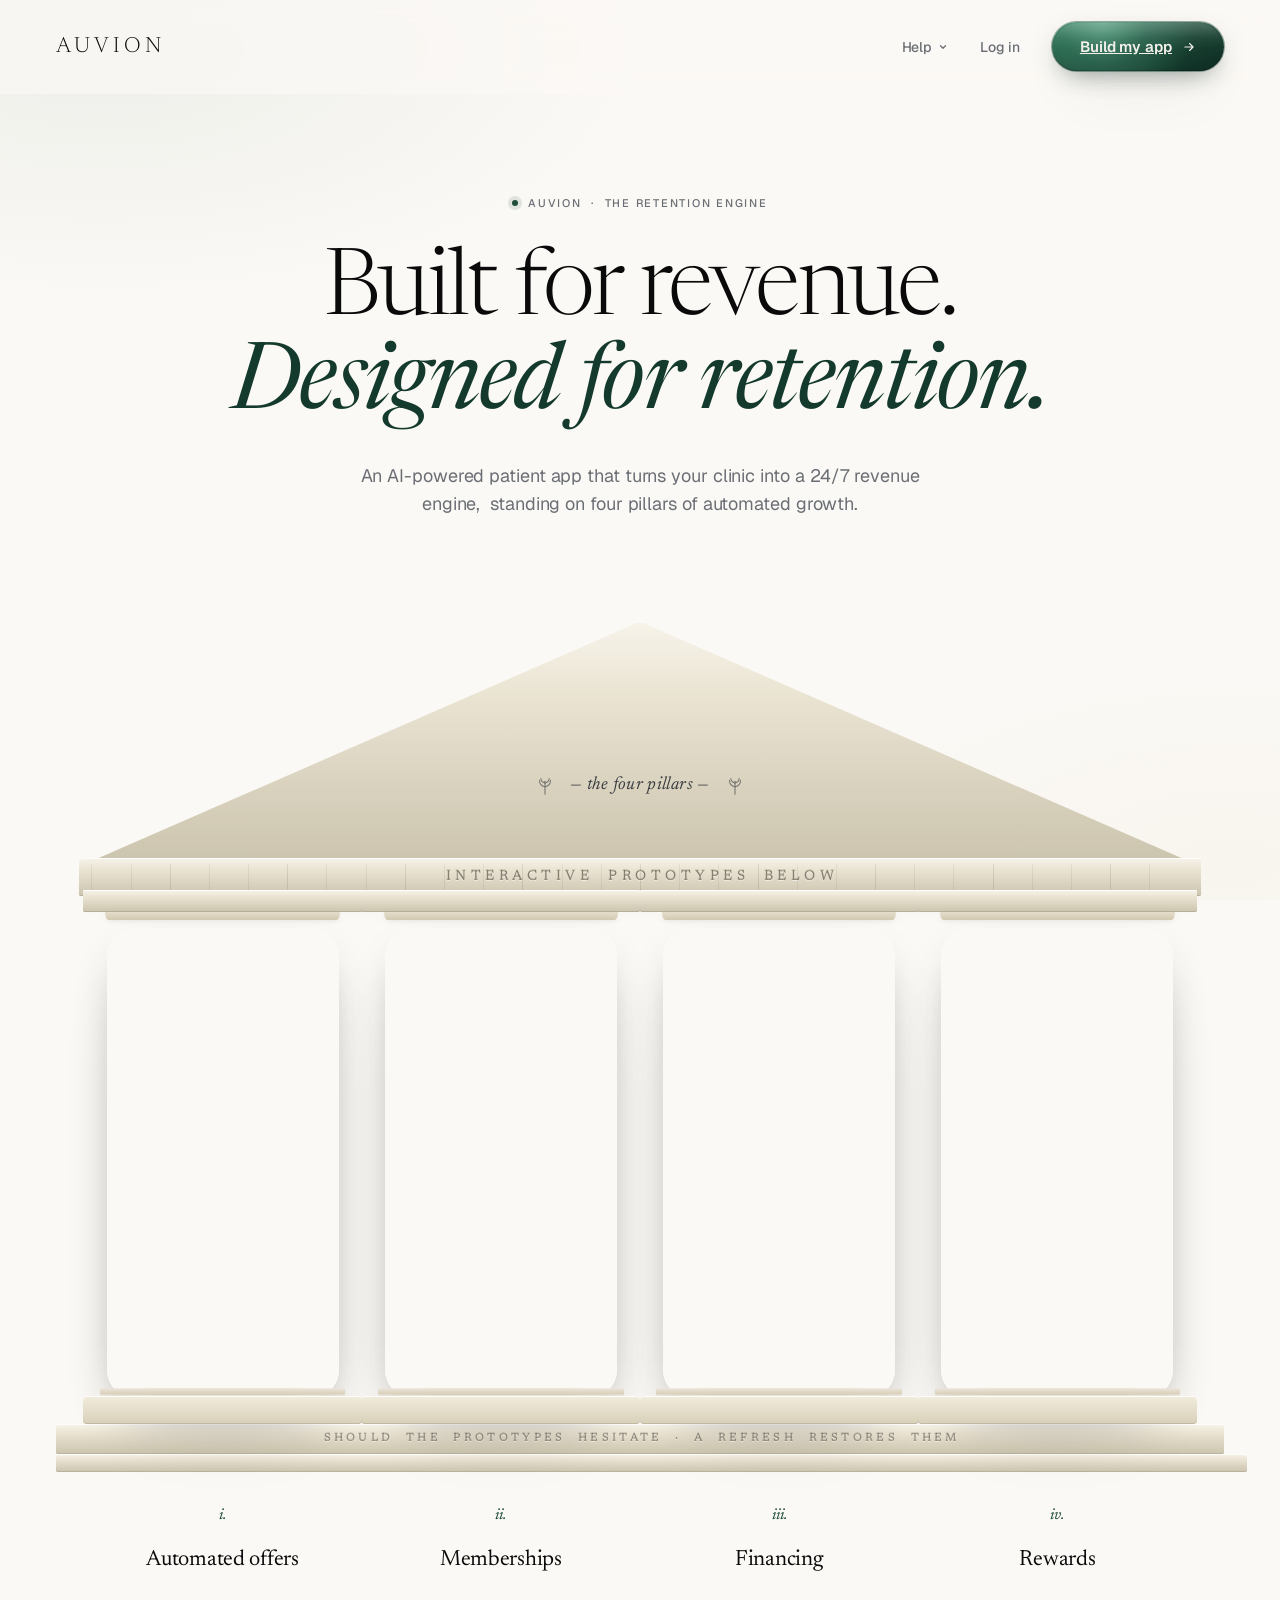
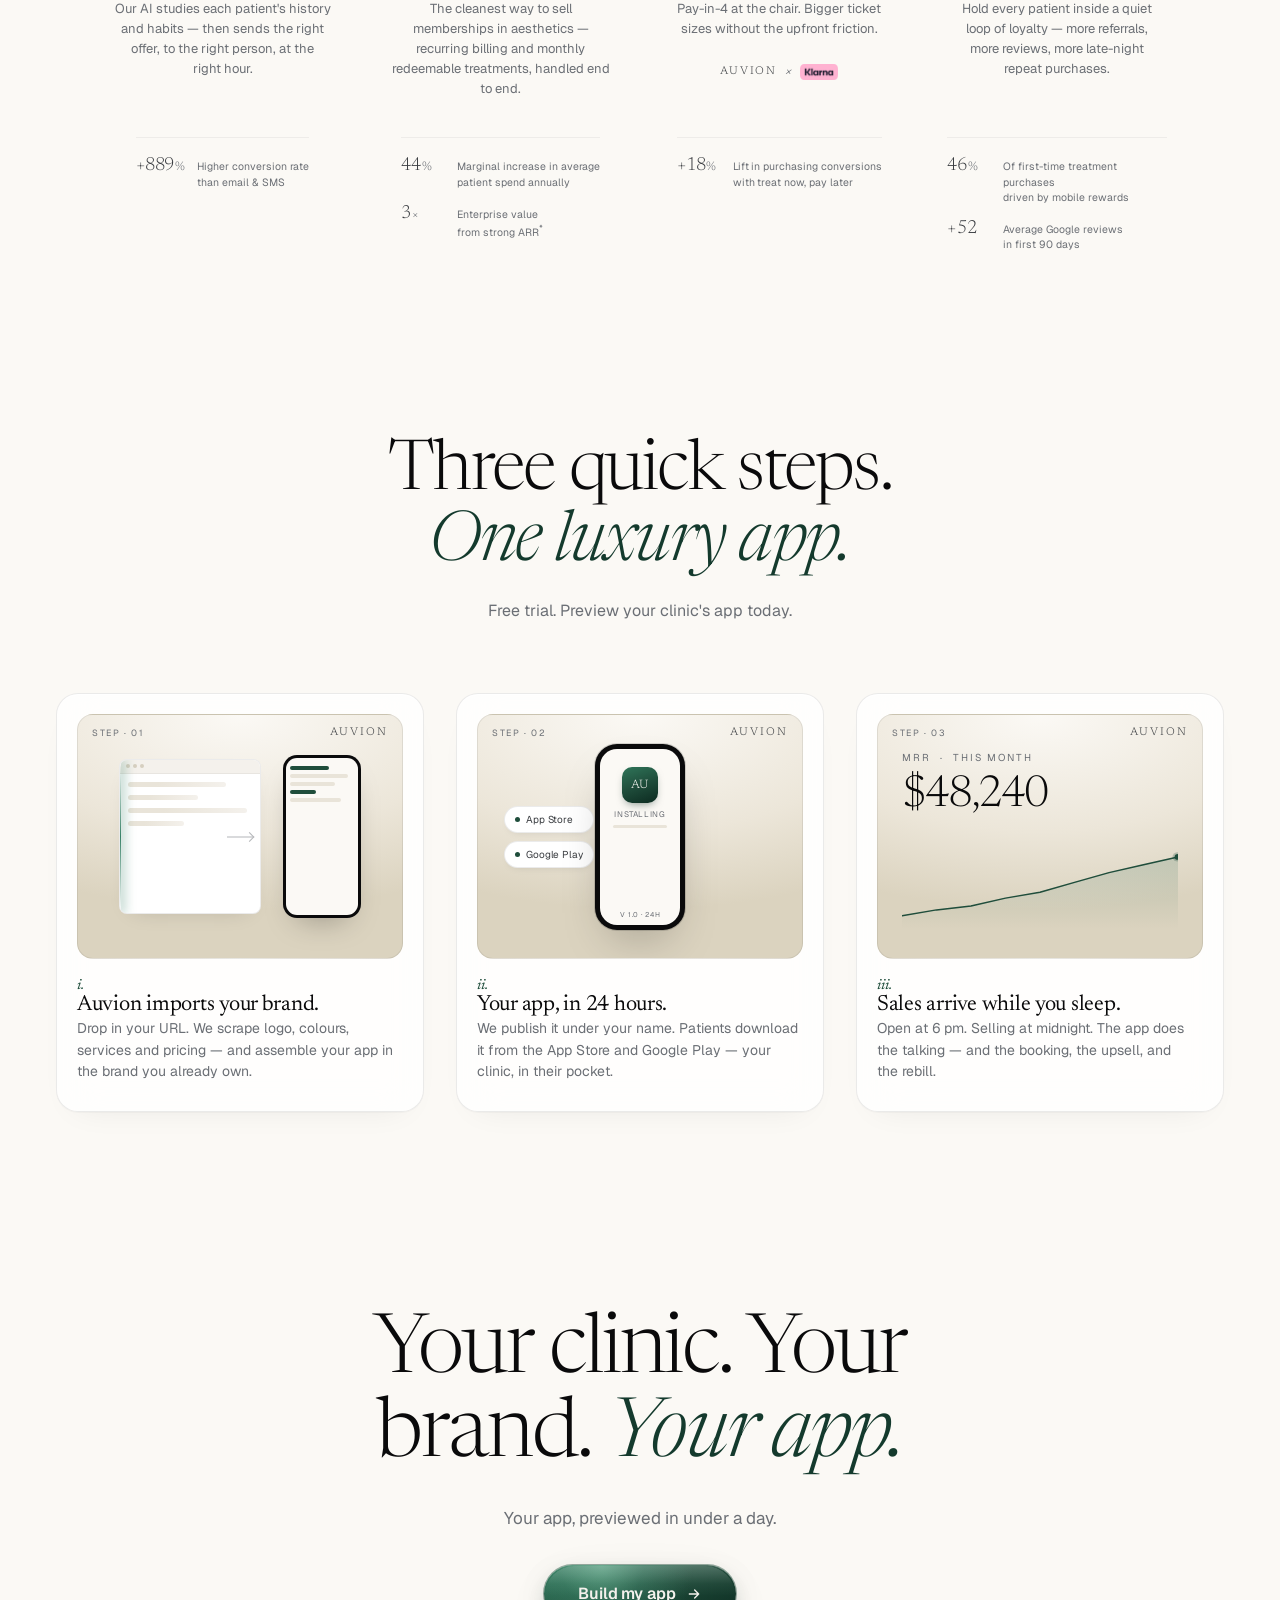
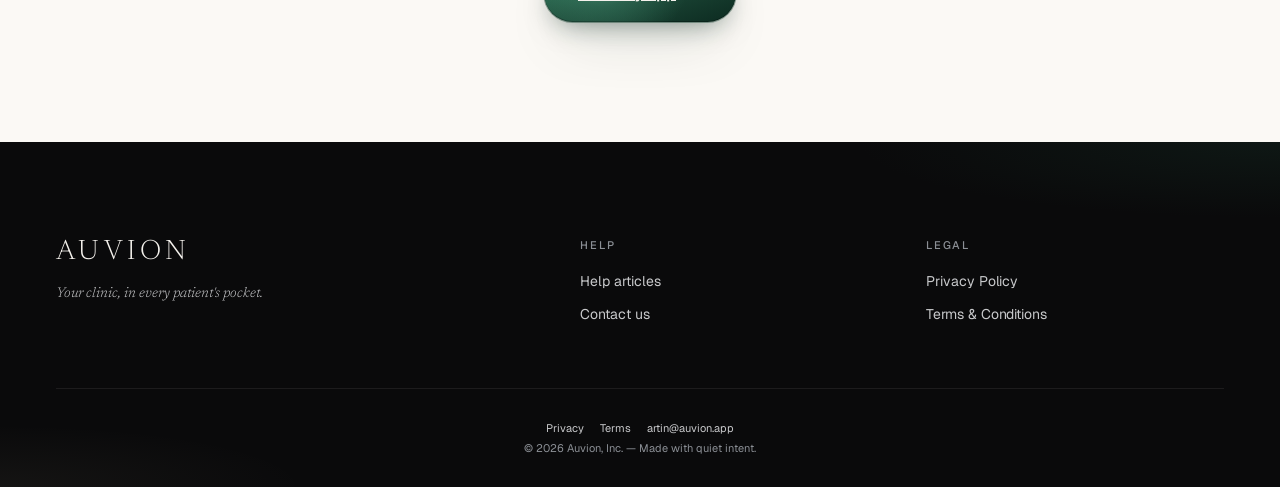
==== index.html @ 81414e51 "Initial commit: Auvion website" ====
<!doctype html>
<html lang="en">
<head>
  <meta charset="utf-8" />
  <meta name="viewport" content="width=device-width, initial-scale=1" />
  <title>Auvion — Your clinic, in every patient's pocket.</title>
  <link rel="stylesheet" href="assets/auvion.css" />
  <link rel="stylesheet" href="assets/site.css" />
  <link rel="stylesheet" href="assets/legal.css" />
</head>
<body>

<template id="__bundler_thumbnail" data-bg-color="#FBF9F5">
  <svg viewBox="0 0 1200 800" xmlns="http://www.w3.org/2000/svg">
    <rect width="1200" height="800" fill="#FBF9F5"/>
    <polygon points="600,250 860,420 340,420" fill="#E5DECC" stroke="#0A0A0B" stroke-opacity="0.15" stroke-width="3"/>
    <rect x="360" y="430" width="480" height="26" rx="3" fill="#ECE6D9" stroke="#0A0A0B" stroke-opacity="0.12" stroke-width="2"/>
    <g fill="#0A0A0B">
      <rect x="400" y="470" width="60" height="120" rx="10"/>
      <rect x="490" y="470" width="60" height="120" rx="10"/>
      <rect x="650" y="470" width="60" height="120" rx="10"/>
      <rect x="740" y="470" width="60" height="120" rx="10"/>
    </g>
    <rect x="370" y="592" width="460" height="20" rx="3" fill="#ECE6D9" stroke="#0A0A0B" stroke-opacity="0.12" stroke-width="2"/>
    <text x="600" y="180" text-anchor="middle" font-family="Georgia, serif" font-size="64" font-weight="300" letter-spacing="14" fill="#1F4D3B">AUVION</text>
  </svg>
</template>

<!-- =====================================================
     NAV
     ===================================================== -->
<header class="nav" id="nav">
  <div class="shell nav-inner">
    <a href="#" class="nav-logo">
      <span>AUVION</span>
    </a>
    <nav class="nav-right">
      <div class="has-menu">
        <a class="nav-link" href="https://intercom.help/patient-app-54dd6527d833/en/" target="_blank" rel="noopener" aria-haspopup="true">
          Help
          <svg class="chev" viewBox="0 0 12 12" fill="none" stroke="currentColor" stroke-width="1.5" stroke-linecap="round" stroke-linejoin="round" aria-hidden="true"><path d="M3 4.5 L6 7.5 L9 4.5"/></svg>
        </a>
        <div class="menu" role="menu">
          <a href="https://intercom.help/patient-app-54dd6527d833/en/" target="_blank" rel="noopener" role="menuitem">
            <svg viewBox="0 0 16 16" fill="none" stroke="currentColor" stroke-width="1.4" stroke-linecap="round" stroke-linejoin="round" aria-hidden="true">
              <path d="M3 3 H13 V13 H3 Z"/>
              <path d="M5.5 6 H10.5 M5.5 8.5 H9 M5.5 11 H8"/>
            </svg>
            <span>
              Help articles
              <span class="menu-meta">Guides, walkthroughs, FAQs</span>
            </span>
          </a>
          <a href="contact.html" role="menuitem">
            <svg viewBox="0 0 16 16" fill="none" stroke="currentColor" stroke-width="1.4" stroke-linecap="round" stroke-linejoin="round" aria-hidden="true">
              <path d="M2.5 4 H13.5 V12 H2.5 Z"/>
              <path d="M2.5 4 L8 8.5 L13.5 4"/>
            </svg>
            <span>
              Contact us
              <span class="menu-meta">artin@auvion.app</span>
            </span>
          </a>
        </div>
      </div>
      <a class="nav-link" href="https://admin.auvion.app" target="_blank" rel="noopener">Log in</a>
      <a class="auvion-cta" href="build.html">
        <span>Build my app</span>
        <svg width="14" height="14" viewBox="0 0 24 24" fill="none" stroke="currentColor" stroke-width="2" stroke-linecap="round" stroke-linejoin="round" aria-hidden="true">
          <path d="M5 12h14M13 6l6 6-6 6"/>
        </svg>
      </a>
    </nav>
  </div>
</header>

<!-- =====================================================
     HERO + TEMPLE
     ===================================================== -->
<section class="hero">
  <div class="shell">
    <div class="hero-eyebrow">
      <span class="dot"></span>
      <span class="eyebrow">Auvion &nbsp;·&nbsp; The retention engine</span>
    </div>
    <h1>
      Built for revenue. <br />
      <em>Designed for retention.</em>
    </h1>
    <p class="hero-sub">An AI-powered patient app that turns your clinic into a 24/7 revenue engine,  standing on four pillars of automated growth.</p>
  </div>
</section>

<section class="temple-wrap" id="pillars">
  <div class="shell">
    <div class="temple">

      <div class="temple-architecture">

      <!-- PEDIMENT (triangle, marble) -->
      <div class="pediment-row">
        <div class="pediment">
          <div class="marble marble-inner"></div>
          <div class="pediment-detail">
            <svg class="laurel" viewBox="0 0 24 24" fill="none" stroke="#3A3D41" stroke-width="1.2" stroke-linecap="round" stroke-linejoin="round" aria-hidden="true">
              <path d="M12 22 V8" />
              <path d="M12 14 C 8 13, 6 10, 6 7" />
              <path d="M12 14 C 16 13, 18 10, 18 7" />
              <path d="M12 10 C 9 9, 7.5 7, 7.5 5" />
              <path d="M12 10 C 15 9, 16.5 7, 16.5 5" />
            </svg>
            <span class="word">— the four pillars —</span>
            <svg class="laurel" viewBox="0 0 24 24" fill="none" stroke="#3A3D41" stroke-width="1.2" stroke-linecap="round" stroke-linejoin="round" aria-hidden="true" style="transform: scaleX(-1);">
              <path d="M12 22 V8" />
              <path d="M12 14 C 8 13, 6 10, 6 7" />
              <path d="M12 14 C 16 13, 18 10, 18 7" />
              <path d="M12 10 C 9 9, 7.5 7, 7.5 5" />
              <path d="M12 10 C 15 9, 16.5 7, 16.5 5" />
            </svg>
          </div>
        </div>
      </div>

      <!-- ARCHITRAVE (beam under pediment) -->
      <div class="architrave marble">
        <div class="architrave-triglyphs">
          <span></span><span></span><span></span><span></span><span></span><span></span><span></span>
          <span></span><span></span><span></span><span></span><span></span><span></span><span></span>
          <span></span><span></span><span></span><span></span><span></span><span></span><span></span>
          <span></span><span></span><span></span><span></span><span></span><span></span><span></span>
        </div>
        <div class="architrave-engraving">INTERACTIVE&nbsp;&nbsp;PROTOTYPES&nbsp;&nbsp;BELOW</div>
      </div>

      <!-- COLONNADE -->
      <div class="colonnade">

        <!-- COLUMN 1 — AUTOMATED OFFERS -->
        <div class="column">
          <div class="capital marble"></div>
          <div class="phone phone--bare">
            <div class="screen has-embed">
              <iframe class="proto-embed" style="border: none; background: transparent;" loading="lazy" data-src="https://embed.figma.com/proto/oZVkBlKMUWQE8HmZutJzA3/Auvion---all-pages?node-id=5-1562&starting-point-node-id=5:1562&scaling=scale-down-width&content-scaling=fixed&hide-ui=1&embed-host=share" allowfullscreen></iframe>
            </div>
          </div>
          <div class="base marble"></div>
        </div>

        <!-- COLUMN 2 — MEMBERSHIPS -->
        <div class="column">
          <div class="capital marble"></div>
          <div class="phone phone--bare">
            <div class="screen has-embed">
              <iframe class="proto-embed" style="border: none; background: transparent;" loading="lazy" data-src="https://embed.figma.com/proto/oZVkBlKMUWQE8HmZutJzA3/Auvion---all-pages?node-id=6-3667&starting-point-node-id=6:3667&scaling=scale-down-width&content-scaling=fixed&hide-ui=1&embed-host=share" allowfullscreen></iframe>
            </div>
          </div>
          <div class="base marble"></div>
        </div>

        <!-- COLUMN 3 — FINANCING -->
        <div class="column">
          <div class="capital marble"></div>
          <div class="phone phone--bare">
            <div class="screen has-embed">
              <iframe class="proto-embed" style="border: none; background: transparent;" loading="lazy" data-src="https://embed.figma.com/proto/oZVkBlKMUWQE8HmZutJzA3/Auvion---all-pages?node-id=6-2626&scaling=scale-down-width&content-scaling=fixed&page-id=0%3A1&starting-point-node-id=6%3A2626&hide-ui=1&embed-host=share" allowfullscreen></iframe>
            </div>
          </div>
          <div class="base marble"></div>
        </div>

        <!-- COLUMN 4 — REWARDS -->
        <div class="column">
          <div class="capital marble"></div>
          <div class="phone phone--bare">
            <div class="screen has-embed">
              <iframe class="proto-embed" style="border: none; background: transparent;" loading="lazy" data-src="https://embed.figma.com/proto/oZVkBlKMUWQE8HmZutJzA3/Auvion---all-pages?node-id=6-3256&starting-point-node-id=6:3256&scaling=scale-down-width&content-scaling=fixed&hide-ui=1&embed-host=share" allowfullscreen></iframe>
            </div>
          </div>
          <div class="base marble"></div>
        </div>

      </div>

      <!-- STYLOBATE + STEREOBATE -->
      <div class="stylobate marble">
        <div class="stylobate-engraving">SHOULD&nbsp;&nbsp;THE&nbsp;&nbsp;PROTOTYPES&nbsp;&nbsp;HESITATE&nbsp;&nbsp;·&nbsp;&nbsp;A&nbsp;&nbsp;REFRESH&nbsp;&nbsp;RESTORES&nbsp;&nbsp;THEM</div>
      </div>
      <div class="stereobate marble"></div>

      </div><!-- /.temple-architecture -->

      <!-- LABELS UNDER THE TEMPLE -->
      <div class="pillar-labels">
        <div class="pl">
          <div class="num">i.</div>
          <div class="name">Automated offers</div>
          <div class="blurb">Our AI studies each patient's history and habits — then sends the right offer, to the right person, at the right hour.</div>
          <ul class="pl-stats">
            <li><span class="pl-fig">+889<i>%</i></span><span class="pl-cap">Higher conversion rate<br/>than email &amp; SMS</span></li>
          </ul>
        </div>
        <div class="pl">
          <div class="num">ii.</div>
          <div class="name">Memberships</div>
          <div class="blurb">The cleanest way to sell memberships in aesthetics — recurring billing and monthly redeemable treatments, handled end to end.</div>
          <ul class="pl-stats">
            <li><span class="pl-fig">44<i>%</i></span><span class="pl-cap">Marginal increase in average<br/>patient spend annually</span></li>
            <li><span class="pl-fig">3<i>×</i></span><span class="pl-cap">Enterprise value<br/>from strong ARR<sup>*</sup></span></li>
          </ul>
        </div>
        <div class="pl">
          <div class="num">iii.</div>
          <div class="name">Financing</div>
          <div class="blurb">
            Pay-in-4 at the chair. Bigger ticket sizes without the upfront friction.
            <div class="pl-partner">
              <span class="pl-partner-eyebrow">Auvion</span>
              <span class="pl-partner-x">×</span>
              <img src="assets/klarna-badge.png" alt="Klarna" />
            </div>
          </div>
          <ul class="pl-stats">
            <li><span class="pl-fig">+18<i>%</i></span><span class="pl-cap">Lift in purchasing conversions<br/>with treat now, pay later</span></li>
          </ul>
        </div>
        <div class="pl">
          <div class="num">iv.</div>
          <div class="name">Rewards</div>
          <div class="blurb">Hold every patient inside a quiet loop of loyalty — more referrals, more reviews, more late-night repeat purchases.</div>
          <ul class="pl-stats">
            <li><span class="pl-fig">46<i>%</i></span><span class="pl-cap">Of first-time treatment purchases<br/>driven by mobile rewards</span></li>
            <li><span class="pl-fig">+52</span><span class="pl-cap">Average Google reviews<br/>in first 90 days</span></li>
          </ul>
        </div>
      </div>

    </div>
  </div>
</section>

<!-- =====================================================
     3 EASY STEPS — animated, Auvion-branded
     ===================================================== -->
<section class="steps" id="steps">
  <div class="shell">
    <div class="steps-head">
      <h2>Three quick steps. <em>One luxury app.</em></h2>
      <p class="sub">Free trial. Preview your clinic's app today.</p>
    </div>

    <div class="steps-grid">

      <!-- STEP 1 -->
      <div class="step-card">
        <div class="step-frame">
          <span class="frame-eyebrow">Step · 01</span>
          <span class="frame-mark">AUVION</span>
          <div class="s1">
            <div class="s1-site">
              <div class="url"><i></i><i></i><i></i></div>
              <div class="ll w70"></div>
              <div class="ll w50"></div>
              <div class="ll w85"></div>
              <div class="ll w40"></div>
              <div class="s1-laser"></div>
            </div>
            <div class="s1-arrow"></div>
            <div class="s1-phone">
              <div class="pscreen">
                <div class="pbar full" style="width:60%;"></div>
                <div class="pbar" style="width:90%;"></div>
                <div class="pbar" style="width:70%;"></div>
                <div class="pbar full" style="width:40%;"></div>
                <div class="pbar" style="width:80%;"></div>
              </div>
            </div>
          </div>
        </div>
        <div>
          <div class="step-num">i.</div>
          <h3 class="step-title">Auvion imports your brand.</h3>
          <p class="step-body">Drop in your URL. We scrape logo, colours, services and pricing — and assemble your app in the brand you already own.</p>
        </div>
      </div>

      <!-- STEP 2 -->
      <div class="step-card">
        <div class="step-frame">
          <span class="frame-eyebrow">Step · 02</span>
          <span class="frame-mark">AUVION</span>
          <div class="s2">
            <div class="s2-stores">
              <div class="s2-store"><span class="ddot"></span><span>App Store</span></div>
              <div class="s2-store"><span class="ddot"></span><span>Google Play</span></div>
            </div>
            <div class="s2-phone">
              <div class="scr2">
                <div class="ic"></div>
                <div class="lbl">Installing</div>
                <div class="prog"></div>
                <div class="lbl" style="margin-top:auto; font-size:7px;">v 1.0 · 24h</div>
              </div>
            </div>
          </div>
        </div>
        <div>
          <div class="step-num">ii.</div>
          <h3 class="step-title">Your app, in 24 hours.</h3>
          <p class="step-body">We publish it under your name. Patients download it from the App Store and Google Play — your clinic, in their pocket.</p>
        </div>
      </div>

      <!-- STEP 3 -->
      <div class="step-card">
        <div class="step-frame">
          <span class="frame-eyebrow">Step · 03</span>
          <span class="frame-mark">AUVION</span>
          <div class="s3">
            <span class="s3-eyebrow">MRR &nbsp;·&nbsp; This month</span>
            <div class="s3-figure">$48,240</div>
            <div class="s3-spark">
              <svg viewBox="0 0 240 80" preserveAspectRatio="none">
                <defs>
                  <linearGradient id="sparkfill" x1="0" y1="0" x2="0" y2="1">
                    <stop offset="0%" stop-color="#2A6750" stop-opacity="0.18"/>
                    <stop offset="100%" stop-color="#2A6750" stop-opacity="0"/>
                  </linearGradient>
                </defs>
                <path d="M0 66 L30 60 L60 56 L90 48 L120 42 L150 32 L180 22 L210 14 L240 6 L240 80 L0 80 Z"
                      fill="url(#sparkfill)"/>
                <path d="M0 66 L30 60 L60 56 L90 48 L120 42 L150 32 L180 22 L210 14 L240 6"
                      fill="none" stroke="#1F4D3B" stroke-width="1.5" stroke-linecap="round" stroke-linejoin="round"/>
                <circle cx="240" cy="6" r="3" fill="#1F4D3B"/>
                <circle cx="240" cy="6" r="6" fill="#1F4D3B" opacity="0.18">
                  <animate attributeName="r" values="4;9;4" dur="2.4s" repeatCount="indefinite"/>
                  <animate attributeName="opacity" values="0.30;0;0.30" dur="2.4s" repeatCount="indefinite"/>
                </circle>
              </svg>
            </div>
          </div>
        </div>
        <div>
          <div class="step-num">iii.</div>
          <h3 class="step-title">Sales arrive while you sleep.</h3>
          <p class="step-body">Open at 6&thinsp;pm. Selling at midnight. The app does the talking — and the booking, the upsell, and the rebill.</p>
        </div>
      </div>

    </div>
  </div>
</section>

<!-- =====================================================
     FINAL CTA
     ===================================================== -->
<section class="final-cta">
  <div class="shell">
    <h2>Your clinic. Your brand. <em>Your app.</em></h2>
    <p class="sub">Your app, previewed in under a day.</p>
    <a class="auvion-cta lg" href="build.html">
      <span>Build my app</span>
      <svg width="16" height="16" viewBox="0 0 24 24" fill="none" stroke="currentColor" stroke-width="2" stroke-linecap="round" stroke-linejoin="round" aria-hidden="true">
        <path d="M5 12h14M13 6l6 6-6 6"/>
      </svg>
    </a>
  </div>
</section>

<!-- =====================================================
     FOOTER + LEGAL
     ===================================================== -->
<footer class="footer">
  <div class="shell">
    <div class="footer-grid">
      <div>
        <div class="footer-brand">AUVION</div>
        <p class="footer-tag">Your clinic, in every patient's pocket.</p>
      </div>
      <div class="footer-col">
        <h4>Help</h4>
        <ul>
          <li><a href="https://intercom.help/patient-app-54dd6527d833/en/" target="_blank" rel="noopener">Help articles</a></li>
          <li><a href="contact.html">Contact us</a></li>
        </ul>
      </div>
      <div class="footer-col">
        <h4>Legal</h4>
        <ul>
          <li><a href="privacy.html">Privacy Policy</a></li>
          <li><a href="terms.html">Terms &amp; Conditions</a></li>
        </ul>
      </div>
    </div>

    <div class="legal">
      <div class="legal-right">
        <div class="links">
          <a href="privacy.html">Privacy</a>
          <a href="terms.html">Terms</a>
          <a href="mailto:artin@auvion.app">artin@auvion.app</a>
        </div>
        <div>© 2026 Auvion, Inc. — Made with quiet intent.</div>
      </div>
    </div>
  </div>
</footer>

<script>
  // Sticky-nav border on scroll
  const nav = document.getElementById('nav');
  const onScroll = () => nav.classList.toggle('is-scrolled', window.scrollY > 8);
  onScroll();
  window.addEventListener('scroll', onScroll, { passive: true });

  // CTA — emerald sheen tracks cursor
  for (const btn of document.querySelectorAll('.auvion-cta')) {
    btn.addEventListener('pointermove', (e) => {
      const r = btn.getBoundingClientRect();
      btn.style.setProperty('--mx', ((e.clientX - r.left) / r.width * 100) + '%');
      btn.style.setProperty('--my', ((e.clientY - r.top) / r.height * 100) + '%');
    });
    btn.addEventListener('pointerleave', () => {
      btn.style.setProperty('--mx', '30%');
      btn.style.setProperty('--my', '0%');
    });
  }

  // Figma proto embeds — load ONE AT A TIME so we don't overwhelm the
  // browser's per-host connection cap (or Figma's embed runtime) by booting
  // four heavy WebGL apps at once. Each iframe starts only after the previous
  // one fires `load` (or a timeout fallback), and stalled ones auto-retry.
  (function () {
    const embeds = Array.from(document.querySelectorAll('iframe.proto-embed[data-src]'));
    if (!embeds.length) return;

    const STALL_MS = 14000;   // give up waiting and move on after this
    const RETRY_MS = 9000;    // if an iframe never fires load, reload it once

    function loadOne(i) {
      if (i >= embeds.length) return;
      const frame = embeds[i];
      let advanced = false;
      const next = () => { if (!advanced) { advanced = true; loadOne(i + 1); } };

      let retried = false;
      const watchdog = setTimeout(() => {
        // stalled — kick the next one off, and try reloading this frame once
        next();
        if (!retried) {
          retried = true;
          const src = frame.getAttribute('src');
          if (src) { frame.removeAttribute('src'); frame.offsetHeight; frame.src = src; }
        }
      }, RETRY_MS);

      frame.addEventListener('load', () => {
        clearTimeout(watchdog);
        // small breather between heavy embeds
        setTimeout(next, 350);
      });

      // hard ceiling in case load never fires at all
      setTimeout(next, STALL_MS);

      frame.src = frame.getAttribute('data-src');
    }

    // only begin once the colonnade is near the viewport
    const start = () => loadOne(0);
    if ('IntersectionObserver' in window) {
      const io = new IntersectionObserver((entries, obs) => {
        if (entries.some(e => e.isIntersecting)) { obs.disconnect(); start(); }
      }, { rootMargin: '300px' });
      io.observe(embeds[0].closest('.colonnade') || embeds[0]);
    } else {
      start();
    }
  })();
</script>

</body>
</html>
---- assets/auvion.css ----
/* =====================================================================
   AUVION — Colors & Type  (v3 · Light · Bone-primary)
   Marketing site + SaaS intro video. Default surface is warm off-white
   bone with restrained emerald accent. Champagne is a secondary metallic.
   Luxury · airy · glassy · fintech.
   Source of truth: Auvion_Brand_Concept_Spec.md
   ===================================================================== */

/* ---- Fonts (Google Fonts substitutions; flag for production) ------- */
/* Newsreader  → substitution for GT Sectra / Tiempos Headline / Editorial New */
/* Geist       → substitution for Söhne / Inter Display / Neue Haas Grotesk    */
@import url("https://fonts.googleapis.com/css2?family=Newsreader:ital,opsz,wght@0,6..72,300;0,6..72,400;0,6..72,500;0,6..72,600;1,6..72,300;1,6..72,400&family=Geist:wght@300;400;500;600;700&family=Geist+Mono:wght@400;500&display=swap");

:root {
  /* ===============================================================
     CORE PALETTE — per Brand Concept Spec §10
     Bone is primary surface. Emerald is the accent. Champagne is
     secondary metallic for premium tier mentions only. Onyx is
     used only for type and a few inverse moments.
     =============================================================== */
  --bone:       #F4F1EC;   /* Primary — backgrounds, surfaces */
  --onyx:       #0A0A0B;   /* Type, inverse moments */
  --emerald:    #1F4D3B;   /* Lead accent — CTAs, links, brand moments */
  --chrome:     #C8C9CB;   /* Borders, dividers, secondary UI */
  --graphite:   #2A2C2F;   /* Type on bone (alternate), inverse surfaces */
  --champagne:  #D9C9A8;   /* Reserved metallic — premium tier mention */

  /* ===============================================================
     BONE SCALE — the warm white axis. Site bg defaults to bone-50.
     =============================================================== */
  --bone-50:   #FBF9F5;     /* page bg — slightly cooler than bone */
  --bone-75:   #F8F5EE;
  --bone-100:  #F4F1EC;     /* primary bone — surfaces */
  --bone-150:  #EFEBE2;
  --bone-200:  #E9E4D9;     /* elevated surface */
  --bone-300:  #D6CFC0;     /* hairline */
  --bone-400:  #B0A892;
  --bone-500:  #837C68;

  /* Pure white surface (cards float ABOVE bone) */
  --paper:     #FFFFFF;
  --paper-translucent: rgba(255, 255, 255, 0.6);

  /* ===============================================================
     EMERALD SCALE — derived from #1F4D3B
     =============================================================== */
  --emerald-1000: #061812;
  --emerald-900:  #0C2A20;
  --emerald-800:  #143A2D;
  --emerald-700:  #1F4D3B;   /* primary emerald — CTAs */
  --emerald-600:  #2A6750;
  --emerald-500:  #388268;
  --emerald-400:  #4FA383;
  --emerald-300:  #82C6AB;
  --emerald-200:  #B5DECC;
  --emerald-100:  #DCEEE5;
  --emerald-50:   #EEF7F1;

  /* ===============================================================
     ONYX SCALE — used as type on bone, never as page bg
     =============================================================== */
  --onyx-1000: #050506;
  --onyx-950:  #0A0A0B;    /* primary text */
  --onyx-900:  #111114;
  --onyx-850:  #16171A;
  --onyx-800:  #1C1D20;
  --onyx-750:  #232428;
  --onyx-700:  #2A2C2F;    /* = graphite */
  --onyx-600:  #3A3D41;
  --onyx-500:  #4F5358;    /* secondary text */
  --onyx-400:  #6B6F75;    /* tertiary text */
  --onyx-300:  #8B8F95;    /* placeholder */
  --onyx-200:  #ABAFB4;
  --onyx-100:  #C8C9CB;    /* = chrome */

  /* ===============================================================
     CHAMPAGNE SCALE — secondary metallic
     =============================================================== */
  --champagne-700: #8C7848;
  --champagne-500: #BFA77C;
  --champagne-400: #D9C9A8;   /* primary highlight */
  --champagne-300: #E7DCC2;
  --champagne-100: #F4ECDB;

  /* ===============================================================
     CHROME — neutral mid-greys
     =============================================================== */
  --chrome-strong: #C8C9CB;
  --chrome-mid:    #9CA0A4;
  --chrome-soft:   #6F7378;

  /* ===============================================================
     SEMANTIC STATUS — restrained
     =============================================================== */
  --success:    #2A6750;
  --success-bg: rgba(56, 130, 104, 0.10);
  --warning:    #B07A1F;
  --warning-bg: rgba(176, 122, 31, 0.10);
  --danger:     #A93A2D;
  --danger-bg:  rgba(169, 58, 45, 0.10);

  /* ===============================================================
     SURFACE TOKENS — light-mode semantic aliases
     =============================================================== */
  --bg-page:        var(--bone-50);
  --bg-surface:     var(--bone-100);
  --bg-elevated:    var(--paper);
  --bg-inset:       var(--bone-200);

  /* Glass surfaces — defined for bone primary surface */
  --glass-bone:     rgba(255, 255, 255, 0.62);
  --glass-bone-hi:  rgba(255, 255, 255, 0.78);
  --glass-emerald:  rgba(238, 247, 241, 0.72);
  --glass-onyx:     rgba(22, 23, 26, 0.62);

  /* Borders — onyx at hairline opacities on bone */
  --border-subtle:  rgba(10, 10, 11, 0.05);
  --border-default: rgba(10, 10, 11, 0.08);
  --border-strong:  rgba(10, 10, 11, 0.14);
  --border-emerald: rgba(31, 77, 59, 0.22);
  --border-champagne: rgba(140, 120, 72, 0.24);

  /* Text on bone (DEFAULT) */
  --fg-1: #0A0A0B;          /* primary type */
  --fg-2: #3A3D41;          /* secondary type */
  --fg-3: #6B6F75;          /* tertiary type / captions */
  --fg-4: #8B8F95;          /* placeholder / disabled */
  --fg-emerald: #1F4D3B;    /* link / accent type */

  /* Text on onyx (inverse moments only) */
  --fg-on-onyx-1: #F4F1EC;
  --fg-on-onyx-2: #C8C9CB;
  --fg-on-onyx-3: #8B8F95;

  /* Brand aliases */
  --brand-primary:   var(--bone-100);
  --brand-accent:    var(--emerald-700);
  --brand-highlight: var(--champagne-400);

  /* ===============================================================
     TYPE — families
     =============================================================== */
  --font-display: "Newsreader", "GT Sectra", "Tiempos Headline", ui-serif, Georgia, serif;
  --font-body:    "Geist", "Söhne", "Inter Display", "Neue Haas Grotesk", ui-sans-serif, system-ui, -apple-system, sans-serif;
  --font-mono:    "Geist Mono", ui-monospace, "SF Mono", Menlo, monospace;

  /* Type scale — editorial */
  --t-display-xl:  120px;
  --t-display-lg:  88px;
  --t-display-md:  64px;
  --t-display-sm:  48px;
  --t-h1:          40px;
  --t-h2:          28px;
  --t-h3:          22px;
  --t-h4:          17px;
  --t-body-lg:     19px;
  --t-body:        16px;
  --t-body-sm:     14px;
  --t-caption:     13px;
  --t-eyebrow:     11px;

  /* Line heights */
  --lh-display: 1.02;
  --lh-heading: 1.12;
  --lh-body:    1.55;
  --lh-tight:   1.3;

  /* Tracking */
  --track-display: -0.025em;
  --track-display-italic: -0.015em;
  --track-heading: -0.012em;
  --track-body:    -0.005em;
  --track-eyebrow:  0.16em;

  /* ===============================================================
     SPACING (4px base)
     =============================================================== */
  --space-1:  4px;
  --space-2:  8px;
  --space-3:  12px;
  --space-4:  16px;
  --space-5:  20px;
  --space-6:  24px;
  --space-7:  32px;
  --space-8:  40px;
  --space-9:  56px;
  --space-10: 72px;
  --space-11: 96px;
  --space-12: 128px;
  --space-13: 160px;
  --space-14: 200px;

  /* ===============================================================
     RADII — restrained
     =============================================================== */
  --r-xs:   3px;
  --r-sm:   6px;
  --r-md:   10px;
  --r-lg:   16px;
  --r-xl:   22px;
  --r-2xl:  32px;
  --r-pill: 999px;

  /* ===============================================================
     SHADOWS — soft, ambient. On bone, shadows must be VERY soft and
     warm-tinted toward onyx (not blue-black like Material Design).
     =============================================================== */
  --shadow-xs: 0 1px 1px rgba(10, 10, 11, 0.04);
  --shadow-sm:
    0 1px 2px rgba(10, 10, 11, 0.04),
    0 2px 8px -2px rgba(10, 10, 11, 0.06);
  --shadow-md:
    0 4px 12px -3px rgba(10, 10, 11, 0.06),
    0 10px 30px -8px rgba(10, 10, 11, 0.08);
  --shadow-lg:
    0 12px 32px -8px rgba(10, 10, 11, 0.08),
    0 24px 64px -16px rgba(10, 10, 11, 0.10);
  --shadow-xl:
    0 32px 80px -20px rgba(10, 10, 11, 0.12),
    0 12px 32px -10px rgba(10, 10, 11, 0.08);
  --shadow-emerald: 0 0 0 1px rgba(31, 77, 59, 0.16),
                    0 14px 44px -16px rgba(31, 77, 59, 0.32);

  /* Inset highlight — keeps glassy edge on bone */
  --inset-highlight: inset 0 1px 0 rgba(255, 255, 255, 0.9);
  --inset-bottom:    inset 0 -1px 0 rgba(10, 10, 11, 0.04);

  /* Blur */
  --blur-sm: 8px;
  --blur-md: 20px;
  --blur-lg: 40px;

  /* Motion */
  --ease-out:       cubic-bezier(0.2, 0.7, 0.2, 1);
  --ease-in-out:    cubic-bezier(0.6, 0.04, 0.3, 1);
  --ease-overshoot: cubic-bezier(0.34, 1.38, 0.5, 1);
  --dur-1: 120ms;
  --dur-2: 240ms;
  --dur-3: 420ms;
  --dur-4: 720ms;
}

/* ===================================================================
   SEMANTIC TYPE CLASSES
   =================================================================== */
.display-xl {
  font-family: var(--font-display);
  font-weight: 300;
  font-size: var(--t-display-xl);
  line-height: var(--lh-display);
  letter-spacing: var(--track-display);
  color: var(--fg-1);
  font-optical-sizing: auto;
}
.display-lg {
  font-family: var(--font-display);
  font-weight: 300;
  font-size: var(--t-display-lg);
  line-height: var(--lh-display);
  letter-spacing: var(--track-display);
  color: var(--fg-1);
  font-optical-sizing: auto;
}
.display-md {
  font-family: var(--font-display);
  font-weight: 300;
  font-size: var(--t-display-md);
  line-height: var(--lh-display);
  letter-spacing: var(--track-display);
  color: var(--fg-1);
  font-optical-sizing: auto;
}
.display-sm {
  font-family: var(--font-display);
  font-weight: 400;
  font-size: var(--t-display-sm);
  line-height: var(--lh-heading);
  letter-spacing: var(--track-display);
  color: var(--fg-1);
}
.display-italic {
  font-family: var(--font-display);
  font-style: italic;
  font-weight: 400;
  letter-spacing: var(--track-display-italic);
}
.h1 {
  font-family: var(--font-display);
  font-weight: 400;
  font-size: var(--t-h1);
  line-height: var(--lh-heading);
  letter-spacing: var(--track-heading);
  color: var(--fg-1);
}
.h2 {
  font-family: var(--font-display);
  font-weight: 400;
  font-size: var(--t-h2);
  line-height: var(--lh-heading);
  letter-spacing: var(--track-heading);
  color: var(--fg-1);
}
.h3 {
  font-family: var(--font-body);
  font-weight: 500;
  font-size: var(--t-h3);
  line-height: var(--lh-heading);
  letter-spacing: var(--track-heading);
  color: var(--fg-1);
}
.body-lg {
  font-family: var(--font-body);
  font-weight: 400;
  font-size: var(--t-body-lg);
  line-height: var(--lh-body);
  letter-spacing: var(--track-body);
  color: var(--fg-2);
}
.body {
  font-family: var(--font-body);
  font-weight: 400;
  font-size: var(--t-body);
  line-height: var(--lh-body);
  letter-spacing: var(--track-body);
  color: var(--fg-2);
}
.body-sm {
  font-family: var(--font-body);
  font-weight: 400;
  font-size: var(--t-body-sm);
  line-height: var(--lh-body);
  color: var(--fg-2);
}
.caption {
  font-family: var(--font-body);
  font-weight: 400;
  font-size: var(--t-caption);
  line-height: var(--lh-tight);
  color: var(--fg-3);
}
.eyebrow {
  font-family: var(--font-body);
  font-weight: 500;
  font-size: var(--t-eyebrow);
  letter-spacing: var(--track-eyebrow);
  text-transform: uppercase;
  color: var(--fg-3);
}
.mono {
  font-family: var(--font-mono);
  font-size: 12px;
  letter-spacing: 0;
}

.tnum, .money, .stat {
  font-variant-numeric: tabular-nums;
  font-feature-settings: "tnum" 1, "ss01" 1;
}

.figure {
  font-family: var(--font-display);
  font-weight: 300;
  font-variant-numeric: tabular-nums;
  letter-spacing: -0.035em;
  line-height: 1;
}

/* ===================================================================
   UTILITY — bone + glass + emerald surfaces
   =================================================================== */

/* Default page surface — bone with restrained emerald wash */
.bone-canvas {
  background-color: var(--bone-50);
  background-image:
    radial-gradient(80% 50% at 0% 0%, rgba(31, 77, 59, 0.05), transparent 55%),
    radial-gradient(60% 40% at 100% 100%, rgba(217, 201, 168, 0.06), transparent 55%);
}

/* Glassy frosted card on bone */
.glass-card {
  background: var(--glass-bone-hi);
  backdrop-filter: blur(var(--blur-md)) saturate(140%);
  -webkit-backdrop-filter: blur(var(--blur-md)) saturate(140%);
  border: 1px solid var(--border-default);
  box-shadow: var(--inset-highlight), var(--shadow-md);
}

/* Solid paper card */
.paper-card {
  background: var(--paper);
  border: 1px solid var(--border-default);
  box-shadow: var(--shadow-sm);
}

/* Inverse onyx surface (for special sections only) */
.onyx-surface {
  background-color: var(--onyx-950);
  color: var(--fg-on-onyx-1);
  background-image:
    radial-gradient(80% 50% at 100% 0%, rgba(31, 77, 59, 0.18), transparent 55%);
}

/* Subtle hairline rule */
.chrome-rule {
  border-top: 1px solid var(--border-default);
}
---- assets/site.css ----
/* ============================================================
   Auvion — Real site (v1)
   On top of colors_and_type.css (auvion.css)
   ============================================================ */

* { box-sizing: border-box; }
html, body { margin: 0; padding: 0; }

/* ── Cursor orb removed ── */

body {
  font-family: var(--font-body);
  color: var(--fg-1);
  background: var(--bone-50);
  background-image:
    radial-gradient(72% 46% at 8% 6%, rgba(31, 77, 59, 0.06), transparent 60%),
    radial-gradient(58% 38% at 96% 96%, rgba(217, 201, 168, 0.08), transparent 60%);
  background-attachment: fixed;
  -webkit-font-smoothing: antialiased;
  text-rendering: optimizeLegibility;
}

/* layout */
.shell {
  max-width: 1320px;
  margin: 0 auto;
  padding: 0 56px;
}
.temple-wrap .shell { overflow: visible; }
@media (max-width: 780px) { .shell { padding: 0 24px; } }

.eyebrow {
  font-family: var(--font-body);
  font-weight: 500;
  font-size: 11px;
  letter-spacing: 0.16em;
  text-transform: uppercase;
  color: var(--fg-3);
}

/* ============================================================
   NAV
   ============================================================ */
.nav {
  position: sticky;
  top: 0;
  z-index: 50;
  padding: 22px 0;
  background: rgba(251, 249, 245, 0.72);
  backdrop-filter: blur(16px) saturate(140%);
  -webkit-backdrop-filter: blur(16px) saturate(140%);
  border-bottom: 1px solid transparent;
  transition: border-color 240ms var(--ease-out);
}
.nav.is-scrolled { border-bottom-color: var(--border-subtle); }
.nav-inner {
  display: flex;
  align-items: center;
  justify-content: space-between;
  gap: 32px;
}
.nav-logo {
  display: inline-flex;
  align-items: center;
  gap: 10px;
  text-decoration: none;
  color: var(--fg-1);
  font-family: var(--font-display);
  font-weight: 300;
  font-size: 22px;
  letter-spacing: 0.18em;
}
.nav-logo .mark {
  width: 28px;
  height: 28px;
  display: inline-block;
}
.nav-right {
  display: inline-flex;
  align-items: center;
  gap: 32px;
}
.nav-link {
  font-size: 14px;
  font-weight: 500;
  color: var(--fg-3);
  letter-spacing: -0.005em;
  cursor: pointer;
  text-decoration: none;
  transition: color 180ms var(--ease-out);
}
.nav-link:hover { color: var(--fg-1); }

/* ── Cursor-tracked variables on the CTA ─ register so they can transition ─ */
@property --mx {
  syntax: '<percentage>';
  inherits: true;
  initial-value: 30%;
}
@property --my {
  syntax: '<percentage>';
  inherits: true;
  initial-value: 0%;
}

/* ============================================================
   AUVION CTA (deep emerald, interactive sheen)
   ============================================================ */
.auvion-cta {
  --mx: 30%;
  --my: 0%;
  position: relative;
  display: inline-flex;
  align-items: center;
  gap: 10px;
  padding: 15px 28px;
  border: none;
  border-radius: 999px;
  cursor: pointer;
  overflow: hidden;
  isolation: isolate;
  color: #F4F1EC;
  font: 600 15px var(--font-body);
  letter-spacing: -0.005em;
  background:
    linear-gradient(160deg, #2F7559 0%, #1F4D3B 45%, #0C2A20 100%);
  box-shadow:
    0 0 0 1px rgba(31, 77, 59, 0.45),
    0 10px 28px -10px rgba(12, 42, 32, 0.55),
    0 22px 60px -22px rgba(12, 42, 32, 0.42),
    inset 0 1px 0 rgba(255, 255, 255, 0.22),
    inset 0 -1px 0 rgba(5, 22, 16, 0.50);
  transition:
    --mx 500ms cubic-bezier(0.2, 0.7, 0.2, 1),
    --my 500ms cubic-bezier(0.2, 0.7, 0.2, 1),
    transform 220ms var(--ease-out),
    box-shadow 220ms var(--ease-out);
}
.auvion-cta::before {
  content: "";
  position: absolute;
  inset: 0;
  border-radius: inherit;
  background: radial-gradient(140px circle at var(--mx) var(--my),
    rgba(120, 200, 165, 0.55) 0%,
    rgba(79, 163, 131, 0.28) 30%,
    rgba(31, 77, 59, 0) 65%);
  pointer-events: none;
  z-index: 0;
}
.auvion-cta::after {
  content: "";
  position: absolute;
  inset: 1px 1px auto 1px;
  height: 52%;
  border-radius: 999px 999px 80% 80% / 999px 999px 100% 100%;
  background: linear-gradient(180deg,
    rgba(255, 255, 255, 0.22) 0%,
    rgba(255, 255, 255, 0.04) 60%,
    rgba(255, 255, 255, 0) 100%);
  pointer-events: none;
  z-index: 1;
}
.auvion-cta > * { position: relative; z-index: 2; }
.auvion-cta:hover {
  transform: translateY(-1px);
  box-shadow:
    0 0 0 1px rgba(31, 77, 59, 0.55),
    0 14px 36px -10px rgba(12, 42, 32, 0.62),
    0 28px 70px -22px rgba(12, 42, 32, 0.55),
    inset 0 1px 0 rgba(255, 255, 255, 0.30),
    inset 0 -1px 0 rgba(5, 22, 16, 0.55);
}
.auvion-cta.lg { padding: 18px 34px; font-size: 16px; }

/* ============================================================
   HERO
   ============================================================ */
.hero {
  padding: 96px 0 24px;
  text-align: center;
}
.hero-eyebrow {
  display: inline-flex;
  align-items: center;
  gap: 10px;
  margin-bottom: 36px;
}
.hero-eyebrow .dot {
  width: 6px; height: 6px; border-radius: 999px;
  background: var(--emerald-700);
  box-shadow: 0 0 0 4px rgba(31, 77, 59, 0.12);
}
.hero h1 {
  font-family: var(--font-display);
  font-weight: 300;
  font-size: clamp(48px, 7.2vw, 104px);
  line-height: 1.02;
  letter-spacing: -0.028em;
  margin: 0 auto;
  max-width: 1080px;
  color: var(--fg-1);
  text-wrap: balance;
}
.hero h1 em {
  font-style: italic;
  font-weight: 400;
  letter-spacing: -0.018em;
  color: var(--emerald-800);
}
.hero-sub {
  margin: 28px auto 0;
  max-width: 620px;
  font-size: 18px;
  line-height: 1.55;
  color: var(--fg-3);
  letter-spacing: -0.005em;
}

/* ============================================================
   TEMPLE — 4 phone-pillars, marble pediment + base
   ============================================================ */
.temple-wrap {
  position: relative;
  padding: 80px 0 64px;
}
.temple {
  position: relative;
  max-width: 1180px;
  margin: 0 auto;
  /* small parallax-like ambient */
}

.temple-architecture {
  position: relative;
}

/* ── Flanking griffin statues on votive pedestals ───────── */
.griffin {
  position: absolute;
  bottom: 0;
  width: 130px;
  display: flex;
  flex-direction: column;
  align-items: center;
  pointer-events: none;
  z-index: 1;
}
.griffin--left  { left: -90px; }
.griffin--right { right: -90px; }

.griffin-creature {
  width: 140px;
  height: 150px;
  display: block;
  margin-bottom: -6px;
  filter:
    drop-shadow(0 2px 0 rgba(255,255,255,0.55))
    drop-shadow(0 10px 18px rgba(10,10,11,0.22));
}

.griffin-pedestal {
  width: 100px;
  position: relative;
  display: flex;
  flex-direction: column;
  align-items: center;
  isolation: isolate;
}
.griffin-pedestal-cap {
  width: 92px;
  height: 14px;
  border-radius: 2px;
  background: linear-gradient(180deg, #FBF9F5 0%, #E5DECC 100%);
  box-shadow:
    inset 0 1px 0 rgba(255,255,255,0.85),
    inset 0 -1px 0 rgba(10,10,11,0.12);
  position: relative;
  z-index: 2;
}
.griffin-pedestal-shaft {
  width: 64px;
  height: 168px;
  position: relative;
  background:
    linear-gradient(180deg, #FBF9F5 0%, #ECE6D9 50%, #E5DECC 100%);
  box-shadow:
    inset 0 1px 0 rgba(255,255,255,0.85),
    inset 0 -1px 0 rgba(10,10,11,0.10),
    inset 1px 0 0 rgba(10,10,11,0.06),
    inset -1px 0 0 rgba(10,10,11,0.06);
}
.griffin-pedestal-shaft::before {
  content: "";
  position: absolute;
  inset: 0;
  background-image: url("marble.svg");
  background-size: 220px 320px;
  opacity: 0.55;
  mix-blend-mode: multiply;
  pointer-events: none;
}
.griffin-pedestal-shaft::after {
  content: "";
  position: absolute;
  inset: 0;
  background-image: repeating-linear-gradient(90deg,
    rgba(10,10,11,0) 0,
    rgba(10,10,11,0) 8px,
    rgba(10,10,11,0.07) 8.7px,
    rgba(10,10,11,0) 9.4px);
  mix-blend-mode: multiply;
  opacity: 0.7;
  pointer-events: none;
}
.griffin-pedestal-base {
  width: 98px;
  height: 18px;
  border-radius: 2px;
  background: linear-gradient(180deg, #ECE6D9 0%, #D2C9B0 100%);
  box-shadow:
    inset 0 1px 0 rgba(255,255,255,0.85),
    inset 0 -1px 0 rgba(10,10,11,0.14),
    0 14px 28px -14px rgba(10,10,11,0.22);
}

@media (max-width: 1320px) {
  .griffin--left  { left: -70px; }
  .griffin--right { right: -70px; }
}
@media (max-width: 1180px) {
  .griffin { width: 90px; }
  .griffin-creature { width: 90px; height: 112px; }
  .griffin-pedestal { width: 72px; }
  .griffin-pedestal-cap { width: 64px; }
  .griffin-pedestal-shaft { width: 44px; height: 120px; }
  .griffin-pedestal-base { width: 68px; }
  .griffin--left  { left: -56px; }
  .griffin--right { right: -56px; }
}
@media (max-width: 860px) {
  .griffin--left  { left: -32px; }
  .griffin--right { right: -32px; }
}
@media (max-width: 700px) {
  .griffin { display: none; }
}
.temple-steps { display: block; }

/* SVG marble base color: warm bone gradient + subtle vein noise (in svg) */
.marble {
  position: relative;
  color: var(--fg-1);
  --m1: #F2ECDD;
  --m2: #E5DECC;
  --m3: #D9D2BF;
  --m4: #BBB29A;
  background:
    linear-gradient(180deg, var(--m1) 0%, var(--m2) 50%, #D8D0B8 100%);
  box-shadow:
    inset 0 1px 0 rgba(255,255,255,0.9),
    inset 0 -1px 0 rgba(10,10,11,0.08),
    0 1px 0 rgba(10,10,11,0.04);
}
.marble::before {
  /* veining removed for cleaner marble surface */
  content: none;
}
.marble::after {
  content: "";
  position: absolute;
  inset: 0;
  background: linear-gradient(180deg,
    rgba(255,255,255,0.35) 0%,
    rgba(255,255,255,0) 30%,
    rgba(10,10,11,0.06) 100%);
  pointer-events: none;
}

/* Pediment (triangle) */
.pediment-row {
  position: relative;
  display: flex;
  justify-content: center;
}
.pediment {
  position: relative;
  width: 100%;
  max-width: 1100px;
  height: 240px;
  clip-path: polygon(50% 0%, 100% 100%, 0% 100%);
  filter:
    drop-shadow(0 0 0.5px rgba(10,10,11,0.45))
    drop-shadow(0 18px 28px rgba(10,10,11,0.10));
}

/* Golden pyramidion / capstone sitting at the apex */
.capstone {
  position: absolute;
  top: -28px;
  left: 50%;
  transform: translateX(-50%);
  width: 76px;
  height: 76px;
  pointer-events: none;
  z-index: 2;
  filter:
    drop-shadow(0 2px 0 rgba(255, 245, 210, 0.55))
    drop-shadow(0 6px 14px rgba(160, 120, 40, 0.30))
    drop-shadow(0 14px 22px rgba(10, 10, 11, 0.10));
}
.capstone-face {
  position: absolute;
  inset: 0;
  clip-path: polygon(50% 0%, 100% 100%, 0% 100%);
  background:
    /* central highlight catching the sun */
    radial-gradient(40% 60% at 50% 30%, rgba(255, 244, 200, 0.85) 0%, rgba(255, 232, 160, 0.30) 50%, rgba(255, 232, 160, 0) 80%),
    /* face shading — gold gradient with two facets */
    linear-gradient(100deg,
      #F6E5B2 0%,
      #E5C97A 22%,
      #C5A24A 48%,
      #9A7A2E 70%,
      #6E5520 100%);
}
.capstone-face::before {
  /* left facet — lighter */
  content: "";
  position: absolute;
  inset: 0;
  clip-path: polygon(50% 0%, 50% 100%, 0% 100%);
  background: linear-gradient(120deg,
    rgba(255, 245, 210, 0.55) 0%,
    rgba(255, 235, 170, 0.15) 60%,
    rgba(255, 235, 170, 0) 100%);
  mix-blend-mode: screen;
}
.capstone-face::after {
  /* right facet — deeper shadow + a hairline seam down the centre */
  content: "";
  position: absolute;
  inset: 0;
  clip-path: polygon(50% 0%, 100% 100%, 50% 100%);
  background: linear-gradient(245deg,
    rgba(0, 0, 0, 0) 0%,
    rgba(40, 30, 8, 0.10) 60%,
    rgba(40, 30, 8, 0.22) 100%);
}
.capstone-glow {
  /* soft halo around the capstone */
  position: absolute;
  left: 50%;
  bottom: 0;
  width: 220px;
  height: 220px;
  transform: translateX(-50%);
  background: radial-gradient(circle at 50% 65%,
    rgba(255, 220, 140, 0.32) 0%,
    rgba(255, 220, 140, 0.10) 30%,
    rgba(255, 220, 140, 0) 65%);
  pointer-events: none;
  z-index: -1;
  filter: blur(2px);
}
.pediment .marble-inner {
  position: absolute;
  inset: 0;
}
.pediment-detail {
  position: absolute;
  inset: 50% 16% 14% 16%;
  display: flex;
  align-items: center;
  justify-content: center;
  gap: 14px;
  color: var(--fg-2);
}
.pediment-detail .laurel {
  width: 22px; height: 22px;
  opacity: 0.6;
}
.pediment-detail .word {
  font-family: var(--font-display);
  font-style: italic;
  font-weight: 400;
  font-size: 18px;
  letter-spacing: 0.02em;
  color: var(--fg-2);
}

/* Architrave (horizontal beam under pediment) */
.architrave {
  position: relative;
  height: 38px;
  margin: -4px auto 0;
  width: 96%;
  max-width: 1140px;
  border-radius: 2px;
  box-shadow:
    inset 0 1px 0 rgba(255,255,255,0.85),
    inset 0 -1px 0 rgba(10,10,11,0.12),
    0 14px 30px -16px rgba(10,10,11,0.18);
}
.architrave-triglyphs {
  position: absolute;
  inset: 6px 12px 6px 12px;
  display: grid;
  grid-template-columns: repeat(28, 1fr);
  gap: 0;
  opacity: 0.35;
  pointer-events: none;
}
.architrave-triglyphs span {
  border-left: 1px solid rgba(10,10,11,0.18);
}
.architrave-triglyphs span:nth-child(3n) {
  border-left-color: rgba(10,10,11,0.28);
}

/* Engraved inscription — chiseled into the beam */
.architrave-engraving {
  position: absolute;
  inset: 0;
  display: flex;
  align-items: center;
  justify-content: center;
  font-family: var(--font-display);
  font-weight: 400;
  font-size: 14px;
  letter-spacing: 0.32em;
  color: rgba(60, 50, 30, 0.55);
  text-shadow:
    0 1px 0 rgba(255, 255, 255, 0.55),
    0 -1px 0 rgba(10, 10, 11, 0.18);
  pointer-events: none;
  z-index: 2;
  text-transform: uppercase;
  padding-left: 0.32em; /* compensate trailing letter-spacing */
}

/* Column row — 4 phone-pillars */
.colonnade {
  position: relative;
  display: grid;
  grid-template-columns: repeat(4, 1fr);
  gap: 20px;
  width: 96%;
  max-width: 1140px;
  margin: -6px auto 0;
  padding: 0 14px;
  align-items: end;
}

.column {
  position: relative;
  display: flex;
  flex-direction: column;
  align-items: center;
}

/* Capital (top of column) */
.capital {
  width: 108%;
  height: 22px;
  border-radius: 2px;
  position: relative;
  z-index: 3;
  box-shadow:
    inset 0 1px 0 rgba(255,255,255,0.85),
    inset 0 -1px 0 rgba(10,10,11,0.12);
}
.capital::before {
  /* echinus — small flare under abacus */
  content: "";
  position: absolute;
  left: 8%; right: 8%;
  top: 100%; height: 8px;
  background: linear-gradient(180deg, #E5DECC, #D2C9B0);
  border-radius: 0 0 6px 6px / 0 0 14px 14px;
  box-shadow: 0 2px 6px -2px rgba(10,10,11,0.12);
}

/* Phone (the column shaft) */
.phone {
  position: relative;
  width: 100%;
  max-width: 232px;
  aspect-ratio: 232 / 470;
  background: #0A0A0B;
  border-radius: 36px;
  padding: 8px;
  margin-top: 16px;
  box-shadow:
    0 0 0 1px rgba(10,10,11,0.15),
    0 1px 0 rgba(255,255,255,0.06) inset,
    0 22px 50px -22px rgba(10,10,11,0.45),
    0 50px 80px -40px rgba(10,10,11,0.22);
  z-index: 2;
}
.phone .screen {
  position: relative;
  width: 100%;
  height: 100%;
  border-radius: 28px;
  background: var(--bone-50);
  overflow: hidden;
  isolation: isolate;
}
.phone .notch {
  position: absolute;
  top: 8px; left: 50%;
  transform: translateX(-50%);
  width: 78px; height: 22px;
  background: #0A0A0B;
  border-radius: 999px;
  z-index: 5;
}

/* Figma proto iframe — fills the phone screen */
.screen.has-embed {
  background: #0A0A0B;
}
.proto-embed {
  position: absolute;
  inset: 0;
  width: 100% !important;
  height: 100% !important;
  border: 0 !important;
  display: block;
}

/* Bare phone — no bezel, no notch — embed sits directly in column */
.phone.phone--bare {
  background: transparent;
  padding: 0;
  border-radius: 28px;
  box-shadow: 0 22px 50px -22px rgba(10,10,11,0.45),
              0 50px 80px -40px rgba(10,10,11,0.22);
}
.phone.phone--bare .screen {
  border-radius: 28px;
  background: var(--bone-50);
}

/* Fluting hint behind the phone — vertical light line on each side */
.column .flutes {
  position: absolute;
  top: 38px; bottom: 28px;
  left: 4px; right: 4px;
  pointer-events: none;
  z-index: 1;
  background:
    linear-gradient(90deg, rgba(10,10,11,0.0), rgba(10,10,11,0.0)),
    repeating-linear-gradient(90deg,
      rgba(10,10,11,0.0) 0,
      rgba(10,10,11,0.0) 8%,
      rgba(10,10,11,0.04) 8.5%,
      rgba(10,10,11,0.0) 9%
    );
  border-radius: 8px;
  opacity: 0.0; /* hidden by default — keep clean */
}

/* Column base (bottom) */
.base {
  width: 108%;
  height: 28px;
  margin-top: -2px;
  position: relative;
  z-index: 3;
  border-radius: 4px;
  box-shadow:
    inset 0 1px 0 rgba(255,255,255,0.85),
    inset 0 -1px 0 rgba(10,10,11,0.12);
}
.base::after {
  content: "";
  position: absolute;
  inset: -8px 6% auto 6%;
  height: 8px;
  border-radius: 999px / 6px;
  background: linear-gradient(180deg, #ECE6D9, #D2C9B0);
  box-shadow: 0 -1px 0 rgba(255,255,255,0.5) inset;
}

/* Stylobate (single platform under all columns) */
.stylobate {
  position: relative;
  margin: 0 auto;
  width: 100%;
  max-width: 1180px;
  height: 30px;
  border-radius: 2px;
  box-shadow:
    inset 0 1px 0 rgba(255,255,255,0.85),
    inset 0 -1px 0 rgba(10,10,11,0.10),
    0 14px 30px -18px rgba(10,10,11,0.18);
}
.stylobate-engraving {
  position: absolute;
  inset: 0;
  display: flex;
  align-items: center;
  justify-content: center;
  font-family: var(--font-display);
  font-weight: 400;
  font-size: 11px;
  letter-spacing: 0.30em;
  color: rgba(60, 50, 30, 0.50);
  text-shadow:
    0 1px 0 rgba(255, 255, 255, 0.55),
    0 -1px 0 rgba(10, 10, 11, 0.16);
  pointer-events: none;
  z-index: 2;
  text-transform: uppercase;
  padding-left: 0.30em;
  white-space: nowrap;
}

/* Stereobate (lower step) */
.stereobate {
  position: relative;
  margin: 0 auto;
  width: 102%;
  max-width: 1200px;
  height: 18px;
  border-radius: 2px;
  box-shadow:
    inset 0 1px 0 rgba(255,255,255,0.85),
    inset 0 -1px 0 rgba(10,10,11,0.10),
    0 22px 40px -22px rgba(10,10,11,0.18);
}

/* Caption strip under temple */
.pillar-labels {
  display: grid;
  grid-template-columns: repeat(4, 1fr);
  grid-template-rows: auto auto auto auto;
  gap: 20px 20px;
  width: 96%;
  max-width: 1140px;
  margin: 36px auto 0;
  padding: 0 14px;
}

/* Quiet note — surfaces only when prototypes need a nudge */
.temple-note {
  display: none;
}
.pillar-labels .pl {
  display: grid;
  grid-template-rows: subgrid;
  grid-row: span 4;
  text-align: center;
}
.pillar-labels .pl .num {
  font-family: var(--font-display);
  font-style: italic;
  font-weight: 400;
  font-size: 15px;
  color: var(--emerald-700);
  letter-spacing: 0;
  align-self: end;
}
.pillar-labels .pl .name {
  font-family: var(--font-display);
  font-weight: 400;
  font-size: 22px;
  margin-top: 6px;
  letter-spacing: -0.012em;
  color: var(--fg-1);
  align-self: start;
}
.pillar-labels .pl .blurb {
  margin-top: 8px;
  font-size: 13px;
  line-height: 1.55;
  color: var(--fg-3);
  max-width: 220px;
  margin-left: auto;
  margin-right: auto;
  text-wrap: pretty;
  align-self: start;
}

/* Subtle stat callouts under each pillar — numerals as quiet design objects */
.pl-stats {
  list-style: none;
  padding: 18px 0 0;
  margin: 18px auto 0;
  max-width: 220px;
  display: flex;
  flex-direction: column;
  gap: 14px;
  border-top: 1px solid var(--border-subtle);
  align-self: stretch;
}
.pl-stats li {
  display: flex;
  align-items: baseline;
  gap: 12px;
  text-align: left;
}
.pl-fig {
  font-family: var(--font-display);
  font-weight: 300;
  font-size: 19px;
  line-height: 1;
  letter-spacing: -0.02em;
  color: var(--fg-2);
  font-variant-numeric: tabular-nums;
  flex: 0 0 auto;
  min-width: 44px;
}
.pl-fig i {
  font-style: normal;
  font-size: 0.65em;
  letter-spacing: 0;
  margin-left: 1px;
  color: var(--fg-3);
}
.pl-fig sup {
  font-size: 0.5em;
  vertical-align: 0.5em;
  color: var(--fg-3);
  margin-left: 1px;
}
.pl-cap {
  font-family: var(--font-body);
  font-size: 10.5px;
  line-height: 1.45;
  color: var(--fg-3);
  letter-spacing: -0.003em;
  font-weight: 400;
  flex: 1;
}

/* Partnership chip — Auvion × Klarna under Financing */
.pl-partner {
  display: inline-flex;
  align-items: center;
  gap: 8px;
  margin-top: 14px;
  padding-top: 10px;
}
.pl-partner-eyebrow {
  font-family: var(--font-display);
  font-weight: 300;
  font-size: 11px;
  letter-spacing: 0.16em;
  color: var(--fg-2);
  text-transform: uppercase;
}
.pl-partner-x {
  font-family: var(--font-display);
  font-style: italic;
  font-weight: 400;
  font-size: 14px;
  color: var(--fg-3);
  line-height: 1;
}
.pl-partner img {
  height: 16px;
  width: auto;
  display: block;
  opacity: 0.9;
}

/* ============================================================
   PHONE SCREEN CONTENT — mini app mocks per pillar
   ============================================================ */
.scr {
  position: relative;
  width: 100%;
  height: 100%;
  padding: 32px 10px 10px;
  display: flex;
  flex-direction: column;
  gap: 8px;
  font-family: var(--font-body);
  color: var(--fg-1);
}
.scr-top {
  display: flex;
  align-items: center;
  justify-content: space-between;
  font-size: 10px;
  color: var(--fg-3);
  padding: 0 4px;
}
.scr-brand {
  font-family: var(--font-display);
  font-weight: 300;
  letter-spacing: 0.16em;
  font-size: 9px;
  color: var(--fg-1);
  white-space: nowrap;
}
.scr-h {
  font-family: var(--font-display);
  font-weight: 300;
  letter-spacing: -0.018em;
  font-size: 15px;
  line-height: 1.1;
  color: var(--fg-1);
  margin-top: 2px;
}
.scr-h em { font-style: italic; color: var(--emerald-800); }

.scr-card {
  background: var(--paper);
  border: 1px solid var(--border-default);
  border-radius: 14px;
  padding: 10px;
  box-shadow: 0 1px 0 rgba(255,255,255,0.9) inset, 0 6px 14px -8px rgba(10,10,11,0.10);
}
.scr-glass {
  background: var(--glass-emerald);
  border: 1px solid var(--border-emerald);
  border-radius: 14px;
  padding: 10px;
  backdrop-filter: blur(10px);
  -webkit-backdrop-filter: blur(10px);
}
.scr-row { display: flex; align-items: center; gap: 8px; }
.scr-avatar {
  width: 22px; height: 22px;
  border-radius: 999px;
  background: linear-gradient(135deg, #DCEEE5, #B5DECC);
  flex: 0 0 22px;
}
.scr-name {
  font-weight: 600;
  font-size: 11px;
  color: var(--fg-1);
}
.scr-meta { font-size: 9.5px; color: var(--fg-3); }

.scr-tag {
  font-size: 9px;
  font-weight: 600;
  letter-spacing: 0.08em;
  text-transform: uppercase;
  color: var(--emerald-700);
  background: var(--emerald-50);
  border: 1px solid var(--border-emerald);
  border-radius: 999px;
  padding: 3px 8px;
  display: inline-block;
}
.scr-figure {
  font-family: var(--font-display);
  font-weight: 300;
  letter-spacing: -0.03em;
  line-height: 1;
  font-variant-numeric: tabular-nums;
}

.scr-btn {
  display: flex;
  align-items: center;
  justify-content: center;
  gap: 4px;
  font-size: 10px;
  font-weight: 600;
  color: #F4F1EC;
  background: linear-gradient(160deg, #2F7559, #1F4D3B 50%, #0C2A20);
  padding: 8px 10px;
  border-radius: 999px;
  margin-top: auto;
  box-shadow: 0 1px 0 rgba(255,255,255,0.18) inset, 0 8px 18px -10px rgba(12,42,32,0.6);
}
.scr-btn.ghost {
  background: transparent;
  color: var(--fg-1);
  border: 1px solid var(--border-strong);
  box-shadow: none;
}

/* installments dots */
.installments {
  display: flex;
  align-items: center;
  gap: 4px;
  margin-top: 4px;
}
.installments .seg {
  flex: 1;
  height: 6px;
  border-radius: 999px;
  background: var(--bone-200);
}
.installments .seg.paid {
  background: var(--emerald-700);
}

/* tier diamond */
.tier-seal {
  position: relative;
  width: 64px; height: 64px;
  margin: 4px auto 0;
  border-radius: 999px;
  background:
    radial-gradient(50% 50% at 50% 30%, #F4ECDB 0%, #D9C9A8 60%, #BFA77C 100%);
  box-shadow:
    inset 0 1px 0 rgba(255,255,255,0.7),
    inset 0 -2px 4px rgba(140,120,72,0.4),
    0 8px 16px -10px rgba(140,120,72,0.6);
  display: flex;
  align-items: center;
  justify-content: center;
}
.tier-seal svg { width: 30px; height: 30px; }

/* points ring */
.points {
  display: flex; align-items: center; gap: 8px;
}
.points-ring {
  width: 36px; height: 36px;
  border-radius: 999px;
  background:
    conic-gradient(var(--emerald-700) 0 72%, var(--bone-200) 72% 100%);
  display: grid; place-items: center;
}
.points-ring .inner {
  width: 28px; height: 28px;
  border-radius: 999px;
  background: var(--paper);
  display: grid; place-items: center;
  font-size: 9px;
  font-weight: 600;
}
.gift-stack { display: flex; flex-direction: column; gap: 6px; flex: 1; }
.gift-row { display: flex; align-items: center; justify-content: space-between; font-size: 10px; color: var(--fg-2); }
.gift-row .dot { width: 5px; height: 5px; border-radius: 999px; background: var(--emerald-700); }

/* ============================================================
   STATS STRIP — numerals as design objects
   ============================================================ */
.stats {
  padding: 120px 0 80px;
}
.stats-eyebrow {
  text-align: center;
  margin-bottom: 56px;
}
.stats-grid {
  display: grid;
  grid-template-columns: repeat(4, 1fr);
  gap: 0;
  border-top: 1px solid var(--border-default);
  border-bottom: 1px solid var(--border-default);
}
.stat-cell {
  padding: 40px 24px;
  border-right: 1px solid var(--border-default);
  display: flex;
  flex-direction: column;
  gap: 12px;
}
.stat-cell:last-child { border-right: none; }
.stat-figure {
  font-family: var(--font-display);
  font-weight: 300;
  font-size: 64px;
  letter-spacing: -0.04em;
  line-height: 1;
  color: var(--fg-1);
  font-variant-numeric: tabular-nums;
}
.stat-label {
  font-size: 11px;
  letter-spacing: 0.16em;
  text-transform: uppercase;
  color: var(--fg-3);
}

@media (max-width: 900px) {
  .stats-grid { grid-template-columns: repeat(2, 1fr); }
  .stat-cell { border-bottom: 1px solid var(--border-default); }
  .stat-cell:nth-child(2n) { border-right: none; }
}

/* ============================================================
   3 EASY STEPS
   ============================================================ */
.steps {
  padding: 120px 0 80px;
}
.steps-head {
  text-align: center;
  margin-bottom: 72px;
}
.steps-head .eyebrow { margin-bottom: 16px; display: inline-block; }
.steps-head h2 {
  font-family: var(--font-display);
  font-weight: 300;
  font-size: clamp(40px, 5.4vw, 72px);
  line-height: 1.04;
  letter-spacing: -0.025em;
  margin: 0 auto;
  max-width: 760px;
  text-wrap: balance;
}
.steps-head h2 em { font-style: italic; color: var(--emerald-800); }
.steps-head .sub {
  margin-top: 20px;
  color: var(--fg-3);
  font-size: 16px;
}

.steps-grid {
  display: grid;
  grid-template-columns: repeat(3, 1fr);
  gap: 32px;
}
.step-card {
  background: var(--glass-bone-hi);
  backdrop-filter: blur(20px) saturate(140%);
  -webkit-backdrop-filter: blur(20px) saturate(140%);
  border: 1px solid var(--border-default);
  border-radius: 22px;
  padding: 20px 20px 28px;
  box-shadow:
    inset 0 1px 0 rgba(255,255,255,0.9),
    0 1px 1px rgba(10, 10, 11, 0.03),
    0 14px 32px -22px rgba(10,10,11,0.10);
  display: flex;
  flex-direction: column;
  gap: 20px;
}
.step-frame {
  position: relative;
  aspect-ratio: 4 / 3;
  border-radius: 16px;
  overflow: hidden;
  background:
    radial-gradient(120% 80% at 50% 0%, #FBF9F5 0%, #ECE6D9 60%, #DBD3BF 100%);
  border: 1px solid var(--border-default);
  isolation: isolate;
}
.step-frame .frame-eyebrow {
  position: absolute;
  top: 12px; left: 14px;
  font-size: 9px;
  letter-spacing: 0.18em;
  text-transform: uppercase;
  color: var(--fg-3);
  z-index: 4;
}
.step-frame .frame-mark {
  position: absolute;
  top: 12px; right: 14px;
  font-family: var(--font-display);
  font-weight: 300;
  letter-spacing: 0.18em;
  font-size: 11px;
  color: var(--fg-2);
  z-index: 4;
}

.step-num {
  font-family: var(--font-display);
  font-style: italic;
  font-weight: 400;
  font-size: 14px;
  color: var(--emerald-700);
}
.step-title {
  font-family: var(--font-display);
  font-weight: 400;
  font-size: 22px;
  letter-spacing: -0.012em;
  line-height: 1.15;
  margin: 0;
}
.step-body {
  font-size: 14px;
  color: var(--fg-3);
  line-height: 1.55;
  text-wrap: pretty;
  margin: 0;
}

/* ---- Step 1 animation: website → app scrape ---- */
.s1 {
  position: absolute; inset: 0;
  display: flex; align-items: center; justify-content: center;
  gap: 22px;
}
.s1-site {
  width: 44%; height: 64%;
  background: var(--paper);
  border-radius: 8px;
  border: 1px solid var(--border-default);
  box-shadow: 0 8px 22px -14px rgba(10,10,11,0.2);
  overflow: hidden;
  position: relative;
}
.s1-site .url {
  height: 14px;
  background: var(--bone-100);
  border-bottom: 1px solid var(--border-subtle);
  display: flex; align-items: center; gap: 3px; padding: 0 6px;
}
.s1-site .url i { width: 4px; height: 4px; border-radius: 999px; background: var(--bone-300); }
.s1-site .ll {
  height: 5px; margin: 8px 8px 0; border-radius: 999px;
  background: linear-gradient(90deg, var(--bone-200) 30%, var(--bone-100));
  animation: skel 1.6s ease-in-out infinite;
}
.s1-site .ll.w70 { width: 70%; }
.s1-site .ll.w50 { width: 50%; }
.s1-site .ll.w85 { width: 85%; }
.s1-site .ll.w40 { width: 40%; }
@keyframes skel {
  0%, 100% { opacity: 1; }
  50% { opacity: 0.6; }
}
.s1-laser {
  position: absolute;
  top: 0; bottom: 0;
  left: 0;
  width: 1px;
  background: linear-gradient(180deg, transparent, var(--emerald-500), transparent);
  box-shadow: 0 0 12px 2px rgba(56,130,104,0.6);
  animation: s1scan 3.2s linear infinite;
}
@keyframes s1scan {
  0% { left: -2%; opacity: 0; }
  10% { opacity: 1; }
  90% { opacity: 1; }
  100% { left: 102%; opacity: 0; }
}
.s1-phone {
  width: 24%; aspect-ratio: 1/2.1;
  background: #0A0A0B;
  border-radius: 14px;
  padding: 3px;
  box-shadow: 0 14px 32px -16px rgba(10,10,11,0.4);
  position: relative;
  animation: s1build 3.2s ease-in-out infinite;
}
@keyframes s1build {
  0%, 14% { transform: translateY(8px) scale(0.96); opacity: 0; }
  40%, 100% { transform: translateY(0) scale(1); opacity: 1; }
}
.s1-phone .pscreen {
  background: var(--bone-50);
  width: 100%; height: 100%;
  border-radius: 11px;
  padding: 8px 4px;
  display: flex;
  flex-direction: column;
  gap: 4px;
}
.s1-phone .pbar {
  height: 4px; border-radius: 999px;
  background: var(--bone-200);
}
.s1-phone .pbar.full { background: var(--emerald-700); }
.s1-arrow {
  position: absolute;
  top: 50%;
  left: 50%;
  transform: translate(-50%, -50%);
  width: 26px; height: 1px;
  background: var(--fg-3);
  opacity: 0.5;
}
.s1-arrow::after {
  content: "";
  position: absolute;
  right: 0; top: -3px;
  width: 6px; height: 6px;
  border-top: 1px solid var(--fg-3);
  border-right: 1px solid var(--fg-3);
  transform: rotate(45deg);
}

/* ---- Step 2 animation: app downloading on a real phone ---- */
.s2 {
  position: absolute; inset: 0;
  display: flex; align-items: center; justify-content: center;
}
.s2-phone {
  width: 28%; aspect-ratio: 1/2.05;
  background: #0A0A0B;
  border-radius: 22px;
  padding: 5px;
  box-shadow:
    0 22px 50px -22px rgba(10,10,11,0.4),
    0 0 0 1px rgba(10,10,11,0.15);
  position: relative;
  z-index: 2;
}
.s2-phone .scr2 {
  background: var(--bone-50);
  width: 100%; height: 100%;
  border-radius: 17px;
  padding: 18px 6px 6px;
  position: relative;
  overflow: hidden;
  display: flex;
  flex-direction: column;
  align-items: center;
  gap: 6px;
}
.s2-phone .scr2 .ic {
  width: 36px; height: 36px;
  border-radius: 10px;
  background: linear-gradient(160deg, #2F7559, #1F4D3B 50%, #0C2A20);
  position: relative;
  box-shadow: 0 4px 10px -4px rgba(12,42,32,0.6);
}
.s2-phone .scr2 .ic::after {
  content: "AU";
  position: absolute;
  inset: 0;
  display: grid; place-items: center;
  font-family: var(--font-display);
  font-weight: 300;
  color: var(--bone-50);
  letter-spacing: 0.08em;
  font-size: 12px;
}
.s2-phone .scr2 .lbl {
  font-size: 8px;
  color: var(--fg-3);
  letter-spacing: 0.08em;
  text-transform: uppercase;
}
.s2-phone .scr2 .prog {
  width: 80%;
  height: 3px;
  border-radius: 999px;
  background: var(--bone-200);
  overflow: hidden;
  position: relative;
}
.s2-phone .scr2 .prog::after {
  content: "";
  position: absolute;
  inset: 0;
  background: linear-gradient(90deg, #2F7559, #1F4D3B);
  width: 0%;
  animation: s2prog 3.2s ease-in-out infinite;
}
@keyframes s2prog {
  0% { width: 0%; }
  80% { width: 100%; }
  100% { width: 100%; opacity: 0.4; }
}

.s2-stores {
  position: absolute;
  left: 8%;
  display: flex;
  flex-direction: column;
  gap: 8px;
}
.s2-store {
  background: var(--paper);
  border: 1px solid var(--border-default);
  border-radius: 999px;
  padding: 6px 10px;
  font-size: 10px;
  color: var(--fg-2);
  letter-spacing: -0.01em;
  display: inline-flex;
  align-items: center;
  gap: 6px;
  box-shadow: 0 4px 10px -6px rgba(10,10,11,0.15);
  white-space: nowrap;
  animation: s2pulse 3.2s ease-in-out infinite;
}
.s2-store:nth-child(2) { animation-delay: 0.4s; }
.s2-store .ddot {
  width: 5px; height: 5px; border-radius: 999px;
  background: var(--emerald-700);
  animation: blink 1.2s ease-in-out infinite;
}
@keyframes blink {
  0%, 100% { opacity: 0.3; }
  50% { opacity: 1; }
}
@keyframes s2pulse {
  0%, 100% { transform: translateX(-4px); opacity: 0.7; }
  50% { transform: translateX(0); opacity: 1; }
}

/* ---- Step 3 illustration — clean MRR figure + sparkline ---- */
.s3 {
  position: absolute; inset: 0;
  padding: 36px 24px 28px;
  display: flex;
  flex-direction: column;
  gap: 10px;
}
.s3-eyebrow {
  font-size: 10px;
  letter-spacing: 0.18em;
  text-transform: uppercase;
  color: var(--fg-3);
}
.s3-figure {
  font-family: var(--font-display);
  font-weight: 300;
  letter-spacing: -0.04em;
  font-size: 44px;
  line-height: 1;
  font-variant-numeric: tabular-nums;
  color: var(--fg-1);
}
.s3-spark {
  margin-top: auto;
  width: 100%;
  height: 44%;
  position: relative;
}
.s3-spark svg { width: 100%; height: 100%; display: block; }

/* ============================================================
   PULL QUOTE
   ============================================================ */
.quote-section {
  padding: 80px 0 60px;
  text-align: center;
}
.pull-quote {
  font-family: var(--font-display);
  font-weight: 300;
  font-style: italic;
  font-size: clamp(28px, 3.8vw, 48px);
  line-height: 1.15;
  letter-spacing: -0.022em;
  color: var(--fg-1);
  max-width: 880px;
  margin: 0 auto;
  text-wrap: balance;
}
.pull-cite {
  margin-top: 28px;
  font-size: 12px;
  letter-spacing: 0.16em;
  text-transform: uppercase;
  color: var(--fg-3);
}

/* ============================================================
   FINAL CTA
   ============================================================ */
.final-cta {
  padding: 120px 0;
  text-align: center;
}
.final-cta h2 {
  font-family: var(--font-display);
  font-weight: 300;
  font-size: clamp(48px, 6.4vw, 88px);
  line-height: 1.02;
  letter-spacing: -0.025em;
  margin: 0 auto;
  max-width: 880px;
  text-wrap: balance;
}
.final-cta h2 em { font-style: italic; color: var(--emerald-800); }
.final-cta .sub {
  margin: 28px auto 36px;
  color: var(--fg-3);
  max-width: 620px;
  font-size: 17px;
  text-wrap: balance;
}
.final-cta .sub em {
  font-family: var(--font-display);
  font-style: italic;
  font-weight: 400;
  color: var(--fg-2);
  letter-spacing: -0.005em;
}

/* ============================================================
   FOOTER + LEGAL
   ============================================================ */
.footer {
  background: #0A0A0B;
  color: var(--fg-on-onyx-1);
  padding: 96px 0 32px;
  background-image:
    radial-gradient(60% 40% at 100% 0%, rgba(31, 77, 59, 0.20), transparent 55%),
    radial-gradient(40% 30% at 0% 100%, rgba(217, 201, 168, 0.05), transparent 60%);
}
.footer-grid {
  display: grid;
  grid-template-columns: 1.6fr 1fr 1fr;
  gap: 48px;
  padding-bottom: 64px;
  border-bottom: 1px solid rgba(244,241,236,0.08);
}
.footer-brand {
  font-family: var(--font-display);
  font-weight: 300;
  font-size: 28px;
  letter-spacing: 0.16em;
  color: var(--fg-on-onyx-1);
}
.footer-tag {
  margin-top: 18px;
  max-width: 320px;
  font-size: 14px;
  line-height: 1.55;
  color: var(--fg-on-onyx-2);
  font-style: italic;
  font-family: var(--font-display);
  font-weight: 300;
}
.footer-col h4 {
  font-family: var(--font-body);
  font-size: 11px;
  font-weight: 500;
  letter-spacing: 0.16em;
  text-transform: uppercase;
  color: var(--fg-on-onyx-3);
  margin: 0 0 18px;
}
.footer-col ul {
  list-style: none;
  padding: 0;
  margin: 0;
  display: flex;
  flex-direction: column;
  gap: 12px;
}
.footer-col a {
  color: var(--fg-on-onyx-2);
  text-decoration: none;
  font-size: 14px;
  letter-spacing: -0.005em;
  transition: color 180ms var(--ease-out);
}
.footer-col a:hover { color: var(--fg-on-onyx-1); }

.legal {
  padding-top: 32px;
  display: flex;
  justify-content: space-between;
  align-items: flex-start;
  gap: 32px;
  flex-wrap: wrap;
}
.legal-disclaimer {
  font-size: 11px;
  line-height: 1.6;
  color: var(--fg-on-onyx-3);
  max-width: 720px;
  letter-spacing: 0;
}
.legal-right {
  display: flex;
  flex-direction: column;
  gap: 6px;
  align-items: center;
  text-align: center;
  width: 100%;
  font-size: 11px;
  color: var(--fg-on-onyx-3);
}
.legal-right .links {
  display: inline-flex;
  gap: 16px;
}
.legal-right a { color: var(--fg-on-onyx-2); text-decoration: none; }

/* ============================================================
   RESPONSIVE
   ============================================================ */
@media (max-width: 860px) {
  .colonnade { grid-template-columns: repeat(2, 1fr); gap: 28px; row-gap: 64px; }
  .pillar-labels { grid-template-columns: repeat(2, 1fr); gap: 28px; row-gap: 36px; }
  .pediment { height: 180px; }
  .steps-grid { grid-template-columns: 1fr; }
  .footer-grid { grid-template-columns: 1fr 1fr; }
}
@media (max-width: 600px) {
  .colonnade { grid-template-columns: 1fr; row-gap: 48px; }
  .pillar-labels { grid-template-columns: 1fr; }
  .pediment { height: 140px; }
  .footer-grid { grid-template-columns: 1fr; }
  .nav-right .nav-link.hide-sm { display: none; }
}
---- assets/legal.css ----
/* ============================================================
   Auvion — Legal / inner pages shared styles
   ============================================================ */

.legal-page {
  padding: 96px 0 80px;
}
.legal-shell {
  max-width: 820px;
  margin: 0 auto;
  padding: 0 56px;
}
@media (max-width: 780px) {
  .legal-shell { padding: 0 24px; }
}

.legal-eyebrow {
  display: inline-block;
  font-family: var(--font-body);
  font-weight: 500;
  font-size: 11px;
  letter-spacing: 0.16em;
  text-transform: uppercase;
  color: var(--fg-3);
  margin-bottom: 28px;
}

.legal-title {
  font-family: var(--font-display);
  font-weight: 300;
  font-size: clamp(48px, 6.4vw, 88px);
  line-height: 1.02;
  letter-spacing: -0.028em;
  color: var(--fg-1);
  margin: 0;
  text-wrap: balance;
}
.legal-title em {
  font-style: italic;
  font-weight: 400;
  color: var(--emerald-800);
}

.legal-updated {
  margin-top: 24px;
  font-family: var(--font-display);
  font-style: italic;
  font-weight: 400;
  font-size: 16px;
  color: var(--fg-3);
}

/* Bone-glass document card */
.legal-doc {
  margin-top: 56px;
  padding: 56px clamp(28px, 5vw, 64px) 64px;
  background: var(--glass-bone-hi);
  backdrop-filter: blur(20px) saturate(140%);
  -webkit-backdrop-filter: blur(20px) saturate(140%);
  border: 1px solid var(--border-default);
  border-radius: 22px;
  box-shadow:
    inset 0 1px 0 rgba(255, 255, 255, 0.9),
    0 1px 1px rgba(10, 10, 11, 0.03),
    0 22px 60px -36px rgba(10, 10, 11, 0.14);
  font-family: var(--font-body);
  color: var(--fg-2);
  font-size: 15px;
  line-height: 1.65;
  letter-spacing: -0.003em;
}

.legal-doc h2 {
  font-family: var(--font-display);
  font-weight: 400;
  font-size: 28px;
  letter-spacing: -0.018em;
  color: var(--fg-1);
  margin: 56px 0 18px;
  line-height: 1.18;
  text-wrap: balance;
}
.legal-doc h2:first-child { margin-top: 0; }

.legal-doc h3 {
  font-family: var(--font-display);
  font-weight: 400;
  font-style: italic;
  font-size: 20px;
  letter-spacing: -0.012em;
  color: var(--fg-1);
  margin: 36px 0 14px;
  line-height: 1.2;
}

.legal-doc p {
  margin: 0 0 16px;
  text-wrap: pretty;
}

.legal-doc strong {
  color: var(--fg-1);
  font-weight: 600;
}

.legal-doc a {
  color: var(--emerald-700);
  text-decoration: none;
  border-bottom: 1px solid var(--border-emerald);
  transition: color 180ms var(--ease-out), border-color 180ms var(--ease-out);
}
.legal-doc a:hover {
  color: var(--emerald-800);
  border-bottom-color: var(--emerald-700);
}

.legal-doc ul {
  list-style: none;
  padding: 0;
  margin: 0 0 18px;
  display: flex;
  flex-direction: column;
  gap: 8px;
}
.legal-doc ul li {
  position: relative;
  padding-left: 22px;
}
.legal-doc ul li::before {
  content: "";
  position: absolute;
  left: 4px;
  top: 12px;
  width: 6px;
  height: 1px;
  background: var(--fg-4);
}

.legal-doc dl {
  margin: 0 0 16px;
}
.legal-doc dl div {
  padding: 12px 0;
  border-bottom: 1px solid var(--border-subtle);
  display: grid;
  grid-template-columns: 180px 1fr;
  gap: 20px;
}
.legal-doc dl div:last-child { border-bottom: none; }
.legal-doc dt {
  color: var(--fg-1);
  font-weight: 600;
  font-size: 14px;
}
.legal-doc dd {
  margin: 0;
  color: var(--fg-2);
  font-size: 14px;
  line-height: 1.55;
}
@media (max-width: 600px) {
  .legal-doc dl div { grid-template-columns: 1fr; gap: 4px; }
}

.legal-doc .lead {
  font-family: var(--font-display);
  font-weight: 300;
  font-style: italic;
  font-size: 22px;
  line-height: 1.4;
  letter-spacing: -0.012em;
  color: var(--fg-1);
  margin: 0 0 40px;
  text-wrap: pretty;
}

.legal-doc .rule {
  border: none;
  border-top: 1px solid var(--border-subtle);
  margin: 48px 0;
}

.legal-doc .signoff {
  margin-top: 56px;
  padding-top: 28px;
  border-top: 1px solid var(--border-subtle);
  font-family: var(--font-display);
  font-style: italic;
  font-weight: 400;
  font-size: 14px;
  color: var(--fg-3);
  text-align: center;
}

/* Back link */
.legal-back {
  display: flex;
  width: fit-content;
  align-items: center;
  gap: 8px;
  font-family: var(--font-body);
  font-size: 13px;
  font-weight: 500;
  color: var(--fg-3);
  text-decoration: none;
  letter-spacing: -0.005em;
  transition: color 180ms var(--ease-out);
  margin-bottom: 28px;
}
.legal-back:hover { color: var(--fg-1); }
.legal-back svg { width: 14px; height: 14px; }

/* ============================================================
   HELP DROPDOWN — bone glass card under "Help"
   ============================================================ */

.has-menu {
  position: relative;
  display: inline-flex;
  align-items: center;
}
.has-menu > .nav-link {
  display: inline-flex;
  align-items: center;
  gap: 6px;
  cursor: pointer;
}
.has-menu > .nav-link .chev {
  width: 10px;
  height: 10px;
  transition: transform 220ms var(--ease-out);
}
.has-menu:hover > .nav-link .chev,
.has-menu:focus-within > .nav-link .chev {
  transform: rotate(180deg);
}

.menu {
  position: absolute;
  top: calc(100% + 14px);
  left: 50%;
  transform: translateX(-50%) translateY(-4px);
  min-width: 220px;
  padding: 8px;
  background: var(--glass-bone-hi);
  backdrop-filter: blur(20px) saturate(140%);
  -webkit-backdrop-filter: blur(20px) saturate(140%);
  border: 1px solid var(--border-default);
  border-radius: 16px;
  box-shadow:
    inset 0 1px 0 rgba(255, 255, 255, 0.9),
    0 1px 1px rgba(10, 10, 11, 0.04),
    0 22px 50px -22px rgba(10, 10, 11, 0.18);
  opacity: 0;
  pointer-events: none;
  visibility: hidden;
  transition:
    opacity 180ms var(--ease-out),
    transform 220ms var(--ease-out),
    visibility 0s linear 180ms;
  z-index: 60;
}
.has-menu:hover .menu,
.has-menu:focus-within .menu {
  opacity: 1;
  pointer-events: auto;
  visibility: visible;
  transform: translateX(-50%) translateY(0);
  transition:
    opacity 180ms var(--ease-out),
    transform 220ms var(--ease-out),
    visibility 0s;
}
.menu::before {
  /* invisible bridge so cursor can travel from link to menu without losing :hover */
  content: "";
  position: absolute;
  top: -14px;
  left: 0; right: 0;
  height: 14px;
}
.menu a {
  display: flex;
  align-items: center;
  gap: 10px;
  padding: 12px 14px;
  border-radius: 10px;
  text-decoration: none;
  color: var(--fg-1);
  font-family: var(--font-body);
  font-size: 14px;
  font-weight: 500;
  letter-spacing: -0.005em;
  transition: background 160ms var(--ease-out);
}
.menu a:hover {
  background: var(--emerald-50);
  color: var(--emerald-800);
}
.menu a svg {
  width: 14px;
  height: 14px;
  color: var(--fg-3);
  flex: 0 0 14px;
}
.menu a:hover svg { color: var(--emerald-700); }
.menu .menu-meta {
  display: block;
  font-family: var(--font-body);
  font-weight: 400;
  font-size: 11px;
  color: var(--fg-3);
  letter-spacing: 0;
  margin-top: 2px;
}

/* ============================================================
   CONTACT PAGE
   ============================================================ */
.contact-card {
  margin-top: 56px;
  padding: 64px clamp(28px, 5vw, 72px);
  background: var(--glass-bone-hi);
  backdrop-filter: blur(20px) saturate(140%);
  -webkit-backdrop-filter: blur(20px) saturate(140%);
  border: 1px solid var(--border-default);
  border-radius: 22px;
  box-shadow:
    inset 0 1px 0 rgba(255, 255, 255, 0.9),
    0 22px 60px -36px rgba(10, 10, 11, 0.14);
  text-align: center;
}
.contact-card .label {
  font-family: var(--font-body);
  font-weight: 500;
  font-size: 11px;
  letter-spacing: 0.16em;
  text-transform: uppercase;
  color: var(--fg-3);
}
.contact-card .email {
  display: inline-block;
  margin-top: 18px;
  font-family: var(--font-display);
  font-weight: 300;
  font-size: clamp(28px, 4vw, 44px);
  letter-spacing: -0.022em;
  color: var(--emerald-700);
  text-decoration: none;
  transition: color 180ms var(--ease-out);
}
.contact-card .email:hover { color: var(--emerald-800); }
.contact-card .em-line {
  margin: 40px auto 0;
  max-width: 460px;
  font-size: 14px;
  line-height: 1.6;
  color: var(--fg-3);
  text-wrap: pretty;
}
.contact-card .em-line em {
  font-family: var(--font-display);
  font-style: italic;
  color: var(--fg-2);
}

.contact-grid {
  margin-top: 36px;
  display: grid;
  grid-template-columns: repeat(3, 1fr);
  gap: 18px;
}
.contact-grid .cg {
  padding: 22px 20px;
  background: var(--glass-bone-hi);
  backdrop-filter: blur(20px) saturate(140%);
  -webkit-backdrop-filter: blur(20px) saturate(140%);
  border: 1px solid var(--border-default);
  border-radius: 16px;
  box-shadow:
    inset 0 1px 0 rgba(255, 255, 255, 0.9),
    0 1px 1px rgba(10, 10, 11, 0.03);
}
.contact-grid .cg h4 {
  font-family: var(--font-body);
  font-size: 11px;
  letter-spacing: 0.16em;
  text-transform: uppercase;
  font-weight: 500;
  color: var(--fg-3);
  margin: 0 0 12px;
}
.contact-grid .cg p {
  font-size: 13px;
  line-height: 1.55;
  color: var(--fg-2);
  margin: 0;
  text-wrap: pretty;
}
.contact-grid .cg .who {
  font-family: var(--font-display);
  font-weight: 400;
  font-size: 17px;
  color: var(--fg-1);
  margin-bottom: 4px;
  letter-spacing: -0.012em;
}
@media (max-width: 780px) {
  .contact-grid { grid-template-columns: 1fr; }
}

/* ============================================================
   HELP ARTICLES INDEX
   ============================================================ */
.help-search {
  margin-top: 40px;
  position: relative;
}
.help-search input {
  width: 100%;
  padding: 18px 22px 18px 50px;
  border-radius: 999px;
  border: 1px solid var(--border-default);
  background: var(--glass-bone-hi);
  backdrop-filter: blur(20px) saturate(140%);
  -webkit-backdrop-filter: blur(20px) saturate(140%);
  box-shadow:
    inset 0 1px 0 rgba(255, 255, 255, 0.9),
    0 1px 1px rgba(10, 10, 11, 0.03);
  font-family: var(--font-body);
  font-size: 15px;
  color: var(--fg-1);
  outline: none;
  transition: border-color 180ms var(--ease-out), box-shadow 180ms var(--ease-out);
}
.help-search input::placeholder { color: var(--fg-4); }
.help-search input:focus {
  border-color: var(--border-emerald);
  box-shadow:
    inset 0 1px 0 rgba(255, 255, 255, 0.9),
    0 0 0 4px rgba(31, 77, 59, 0.10);
}
.help-search .search-ic {
  position: absolute;
  left: 20px;
  top: 50%;
  transform: translateY(-50%);
  width: 18px;
  height: 18px;
  color: var(--fg-3);
  pointer-events: none;
}

.help-categories {
  margin-top: 56px;
  display: grid;
  grid-template-columns: repeat(2, 1fr);
  gap: 18px;
}
@media (max-width: 780px) {
  .help-categories { grid-template-columns: 1fr; }
}
.help-cat {
  padding: 28px 28px 24px;
  background:
    linear-gradient(180deg, rgba(248, 245, 238, 0.92), rgba(244, 241, 236, 0.88));
  backdrop-filter: blur(20px) saturate(140%);
  -webkit-backdrop-filter: blur(20px) saturate(140%);
  border: 1px solid var(--border-default);
  border-radius: 18px;
  box-shadow:
    inset 0 1px 0 rgba(255, 255, 255, 0.7),
    0 1px 1px rgba(10, 10, 11, 0.03),
    0 14px 32px -22px rgba(10, 10, 11, 0.10);
  text-decoration: none;
  color: inherit;
  display: block;
  transition: transform 220ms var(--ease-out), box-shadow 220ms var(--ease-out);
}
.help-cat:hover {
  transform: translateY(-2px);
  box-shadow:
    inset 0 1px 0 rgba(255, 255, 255, 0.7),
    0 1px 1px rgba(10, 10, 11, 0.03),
    0 22px 44px -22px rgba(10, 10, 11, 0.16);
}
.help-cat .cat-eyebrow {
  font-family: var(--font-display);
  font-style: italic;
  font-weight: 400;
  font-size: 14px;
  color: var(--emerald-700);
}
.help-cat h3 {
  font-family: var(--font-display);
  font-weight: 400;
  font-size: 24px;
  letter-spacing: -0.012em;
  color: var(--fg-1);
  margin: 8px 0 12px;
  line-height: 1.15;
}
.help-cat p {
  font-size: 13px;
  line-height: 1.55;
  color: var(--fg-3);
  margin: 0 0 16px;
  text-wrap: pretty;
}
.help-cat .cat-meta {
  border-top: 1px solid var(--border-subtle);
  padding-top: 14px;
  display: flex;
  align-items: center;
  justify-content: space-between;
  font-family: var(--font-body);
  font-size: 12px;
  font-weight: 500;
  letter-spacing: -0.005em;
  color: var(--fg-3);
}
.help-cat .arr {
  display: inline-flex;
  align-items: center;
  justify-content: center;
  color: var(--fg-3);
  transition: transform 220ms var(--ease-out), color 220ms var(--ease-out);
}
.help-cat .arr svg { width: 16px; height: 16px; }
.help-cat:hover .arr {
  transform: translateX(2px);
  color: var(--emerald-700);
}
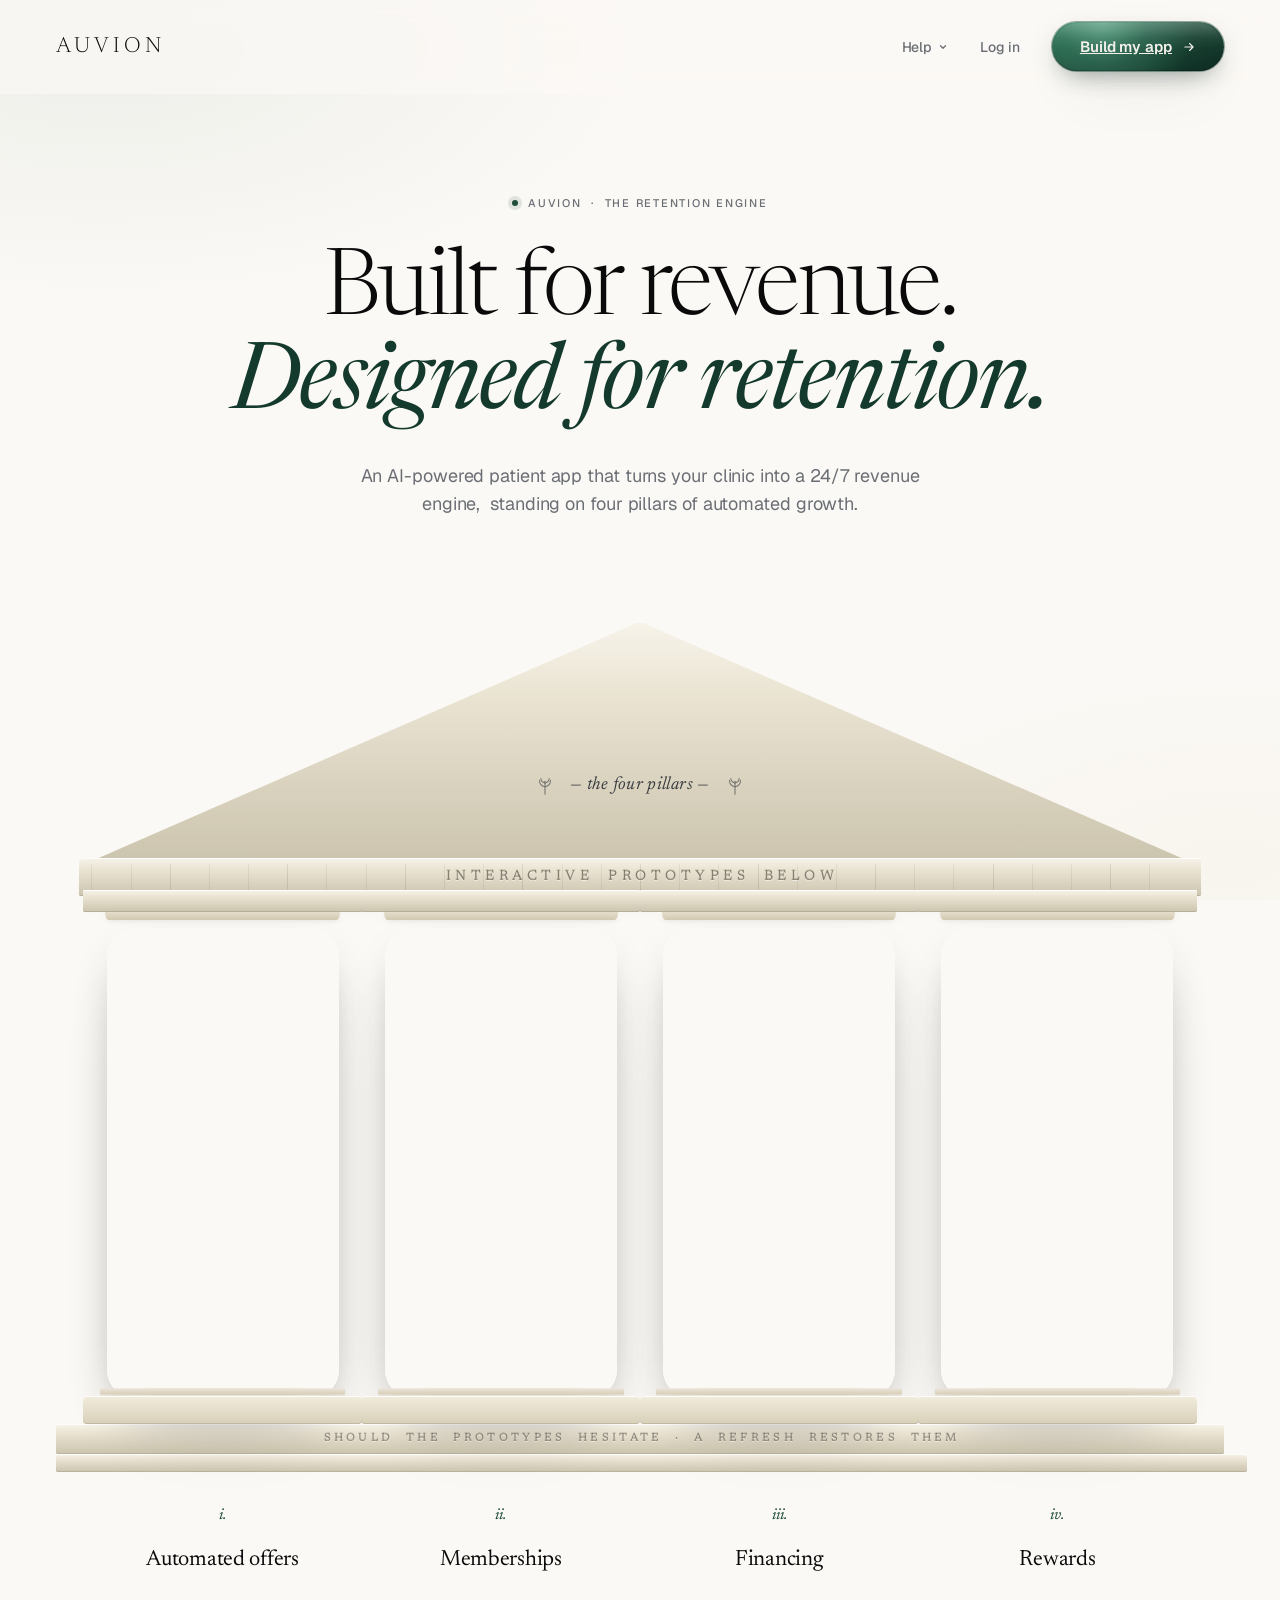
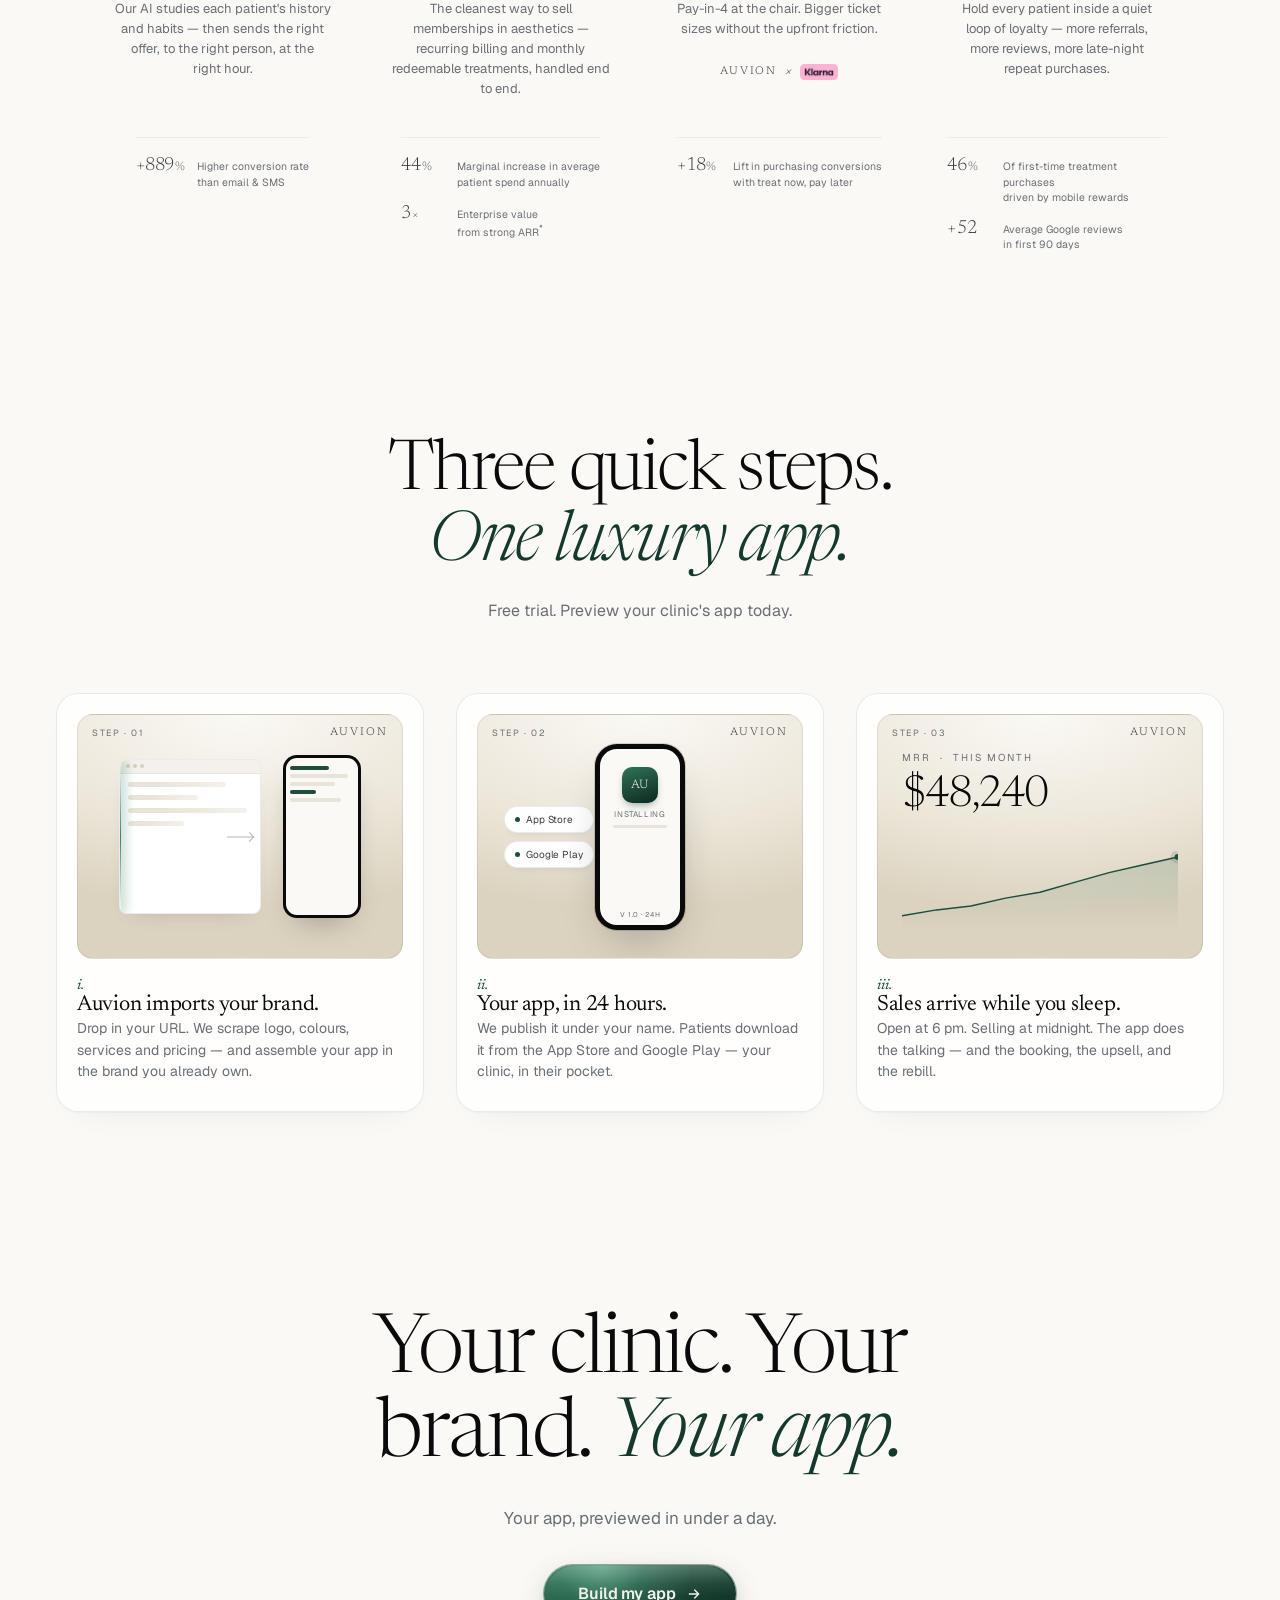
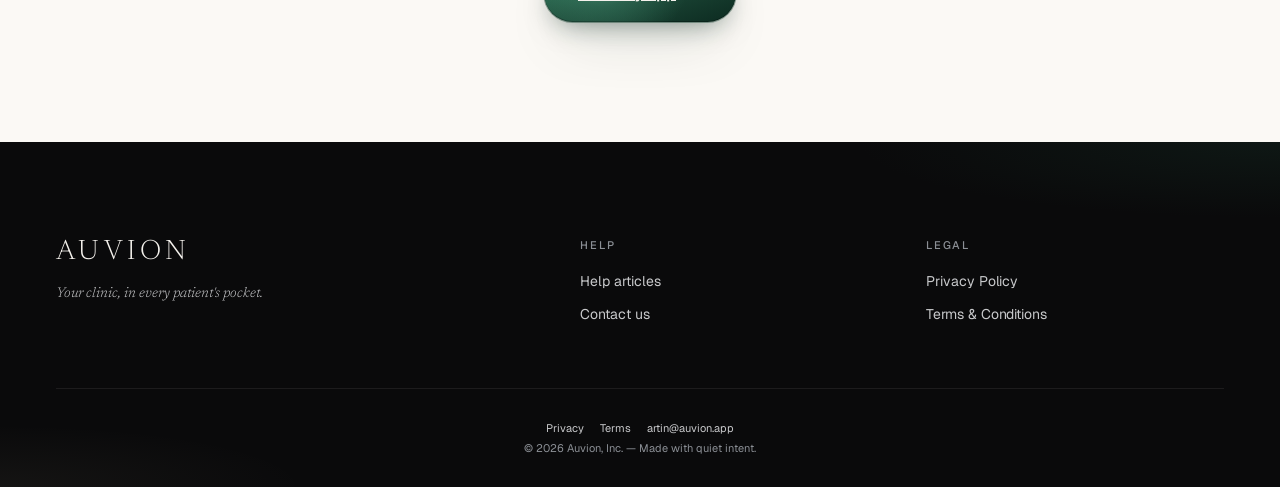
==== commit a4102a51: "Add favicon (tab icon) from Auvion logo" ====
--- a/index.html
+++ b/index.html
@@ -3,6 +3,9 @@
 <head>
   <meta charset="utf-8" />
   <meta name="viewport" content="width=device-width, initial-scale=1" />
+  <link rel="icon" type="image/png" sizes="32x32" href="assets/favicon-32.png" />
+  <link rel="icon" type="image/png" sizes="16x16" href="assets/favicon-16.png" />
+  <link rel="apple-touch-icon" href="assets/apple-touch-icon.png" />
   <title>Auvion — Your clinic, in every patient's pocket.</title>
   <link rel="stylesheet" href="assets/auvion.css" />
   <link rel="stylesheet" href="assets/site.css" />
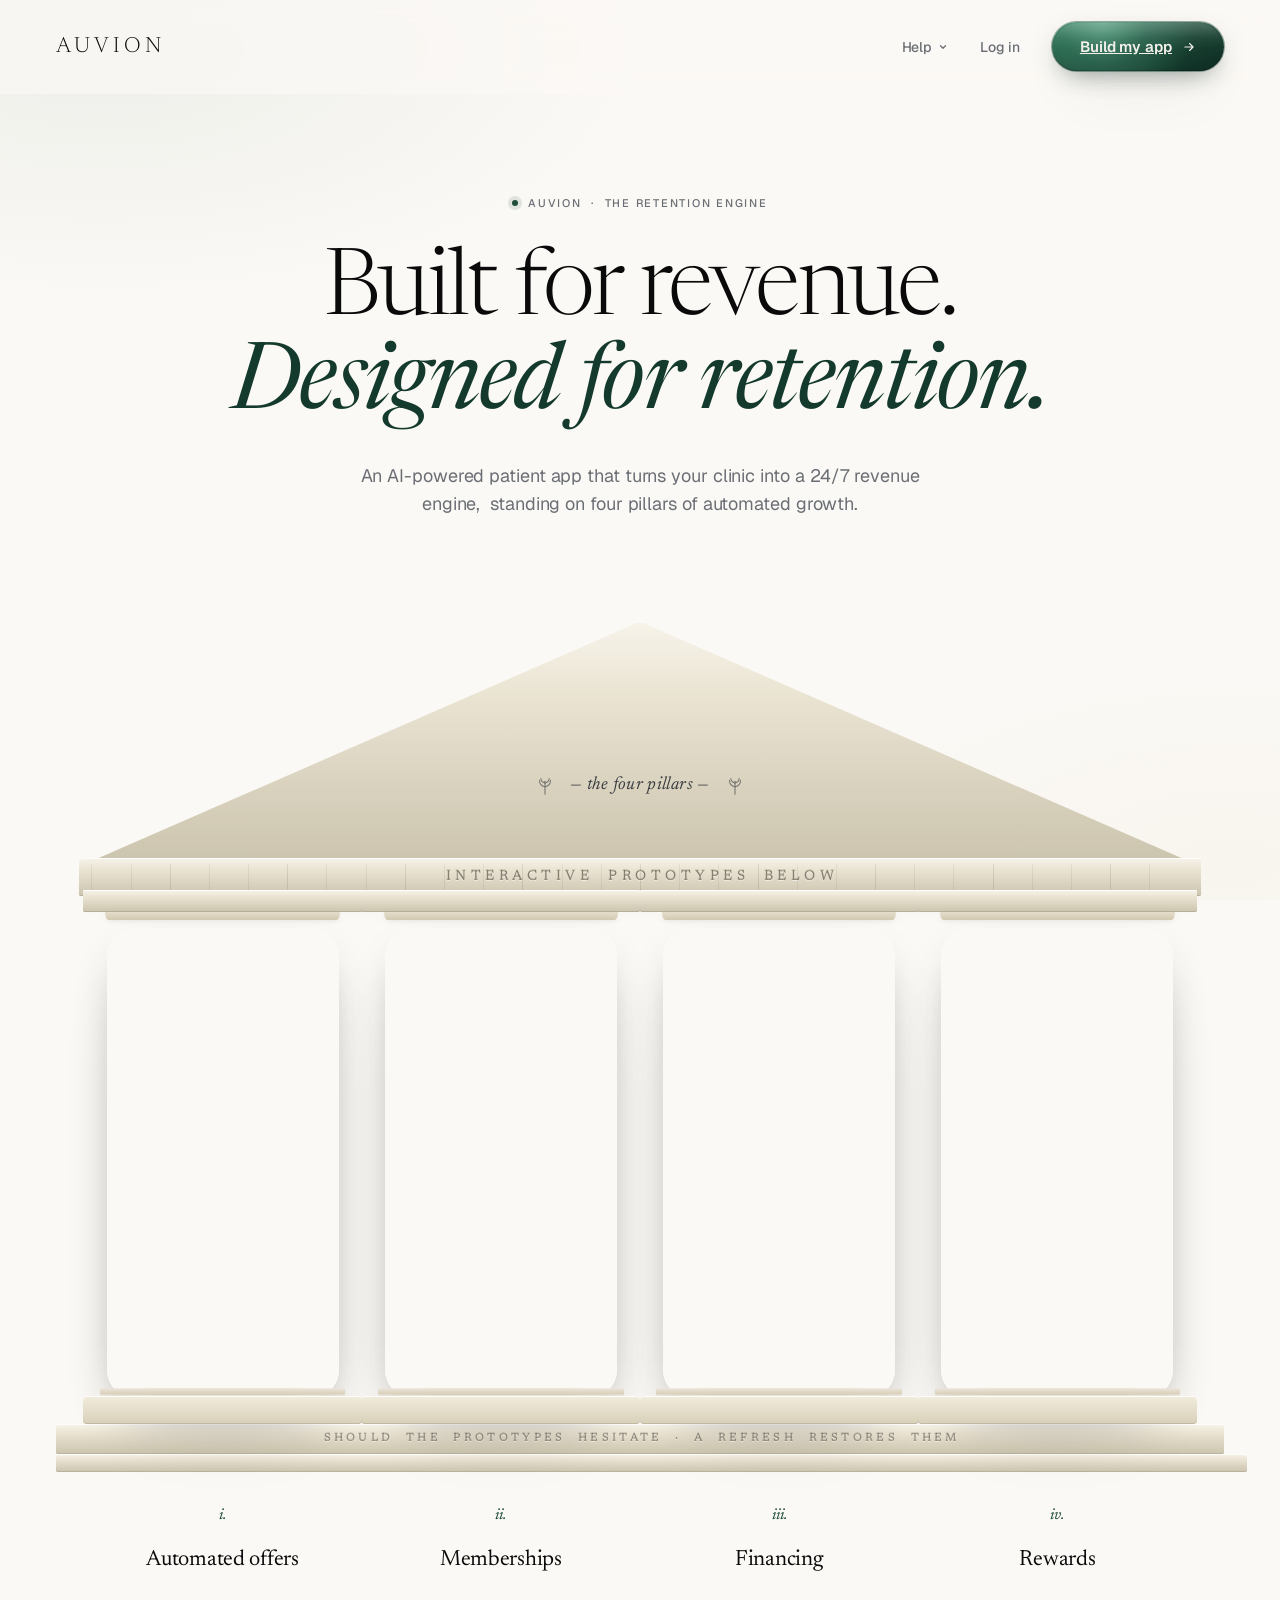
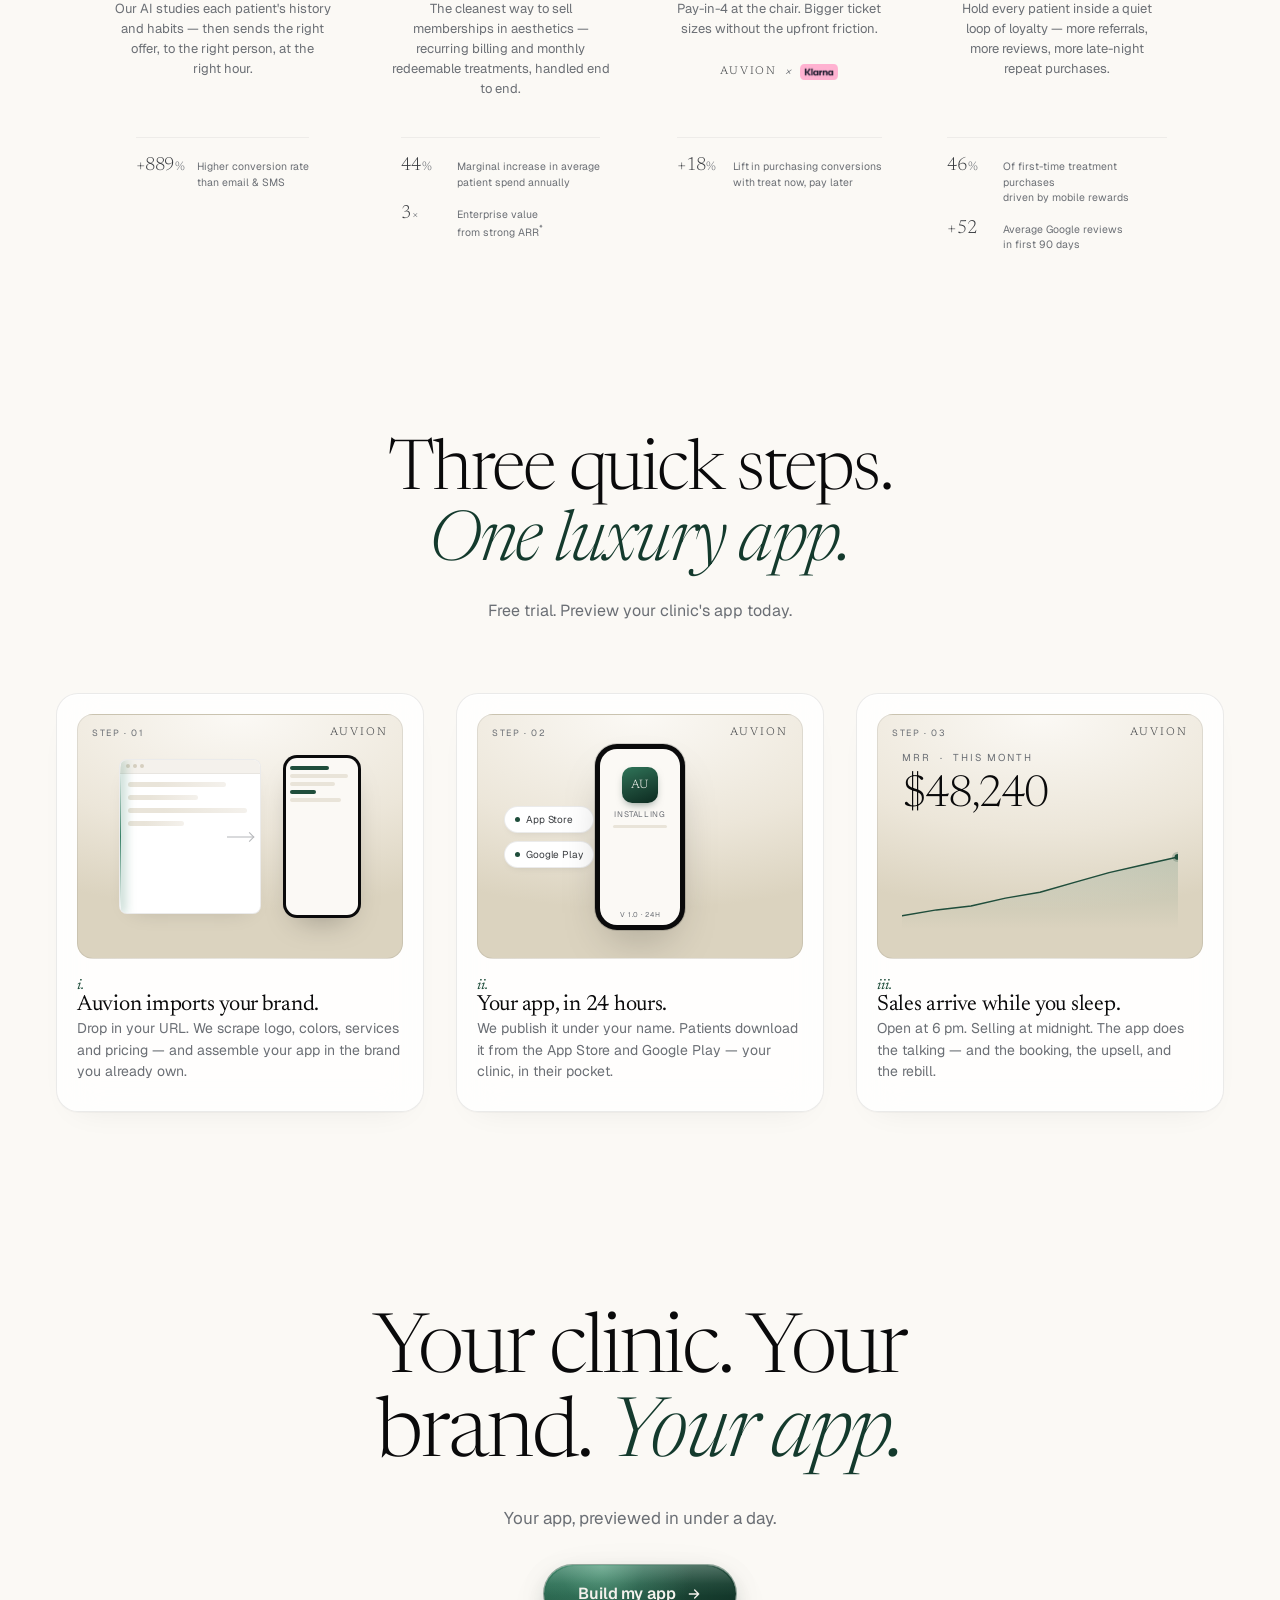
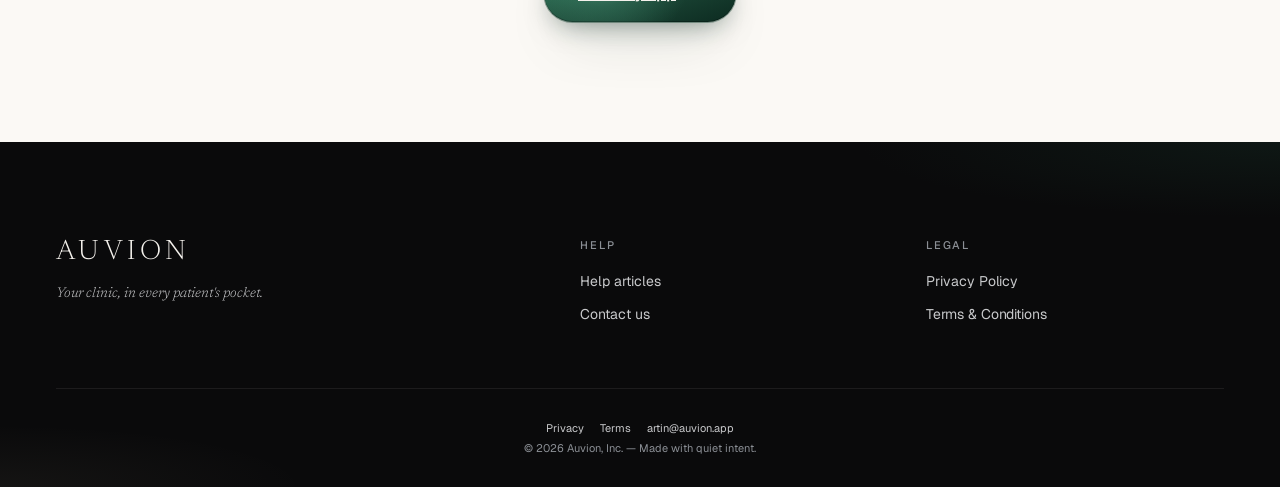
==== commit 55f55c43: "Home: British 'colours' -> 'colors'" ====
--- a/index.html
+++ b/index.html
@@ -282,7 +282,7 @@
         <div>
           <div class="step-num">i.</div>
           <h3 class="step-title">Auvion imports your brand.</h3>
-          <p class="step-body">Drop in your URL. We scrape logo, colours, services and pricing — and assemble your app in the brand you already own.</p>
+          <p class="step-body">Drop in your URL. We scrape logo, colors, services and pricing — and assemble your app in the brand you already own.</p>
         </div>
       </div>
 
